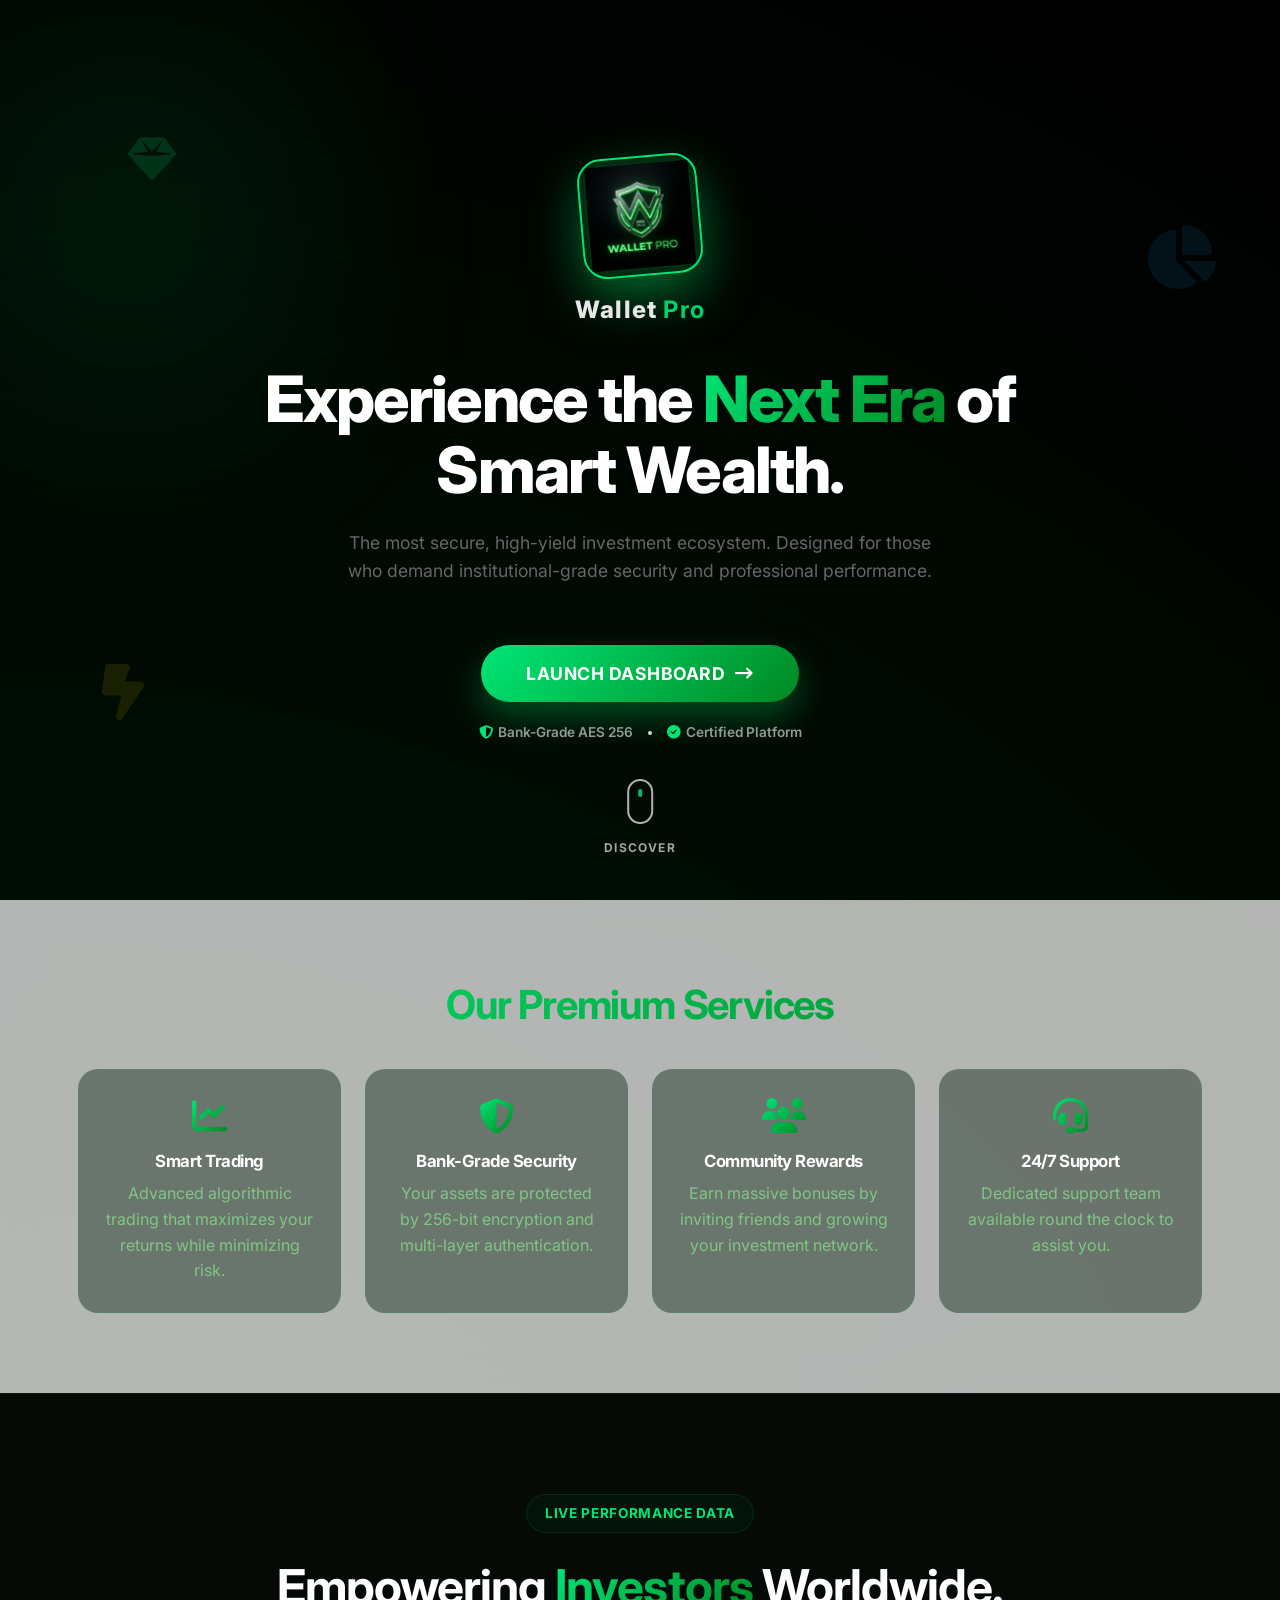
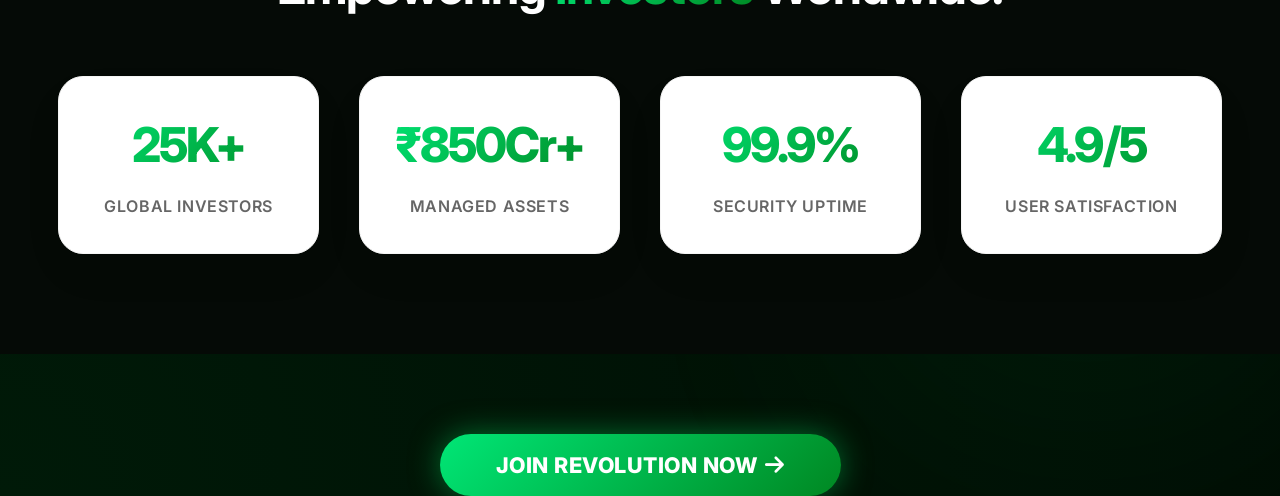
==== index.html @ 91416b28 "Initial commit of Wallet Pro Dashboard" ====
<!DOCTYPE html>
<html lang="en">

<head>
    <meta charset="UTF-8">
    <meta name="viewport" content="width=device-width, initial-scale=1.0">
    <title>Wallet Pro | Grow Smart. Invest Secure.</title>
    <!-- Fonts -->
    <link rel="preconnect" href="https://fonts.googleapis.com">
    <link rel="preconnect" href="https://fonts.gstatic.com" crossorigin>
    <link href="https://fonts.googleapis.com/css2?family=Inter:wght@400;500;600;700&display=swap" rel="stylesheet">
    <!-- Icons -->
    <link rel="stylesheet" href="https://cdnjs.cloudflare.com/ajax/libs/font-awesome/6.4.0/css/all.min.css">
    <!-- Styles -->
    <link rel="stylesheet" href="styles.css">
</head>

<body>

    <!-- 1️⃣ ADVANCED LANDING PAGE -->
    <section id="landing-page" style="background: radial-gradient(circle at bottom left, #001a08, #000000); min-height: 100vh; position: relative; overflow-x: hidden;">
        <!-- Immersive Atmospheric Background -->
        <div style="position: absolute; top: -10%; left: -10%; width: 40%; height: 40%; background: radial-gradient(circle, rgba(0, 200, 83, 0.1) 0%, transparent 70%); filter: blur(60px); animation: pulse 8s infinite alternate;"></div>
        <div style="position: absolute; bottom: -10%; right: -10%; width: 50%; height: 50%; background: radial-gradient(circle, rgba(0, 200, 83, 0.08) 0%, transparent 70%); filter: blur(80px); animation: pulse 12s infinite alternate-reverse;"></div>

        <!-- Hero Section -->
        <div class="landing-hero" style="min-height: 100vh; display: flex; align-items: center; justify-content: center; position: relative; padding: 40px 20px; box-sizing: border-box;">
            <div class="container animate-fade-in" style="position: relative; z-index: 10; text-align: center; max-width: 800px;">
                <!-- Premium Logo -->
                <div class="hero-logo logo-attractive" style="margin-bottom: 35px; display: flex; flex-direction: column; align-items: center; justify-content: center; gap: 15px; color: white;">
                    <div style="width: 120px; height: 120px; background: rgba(0,200,83,0.1); border-radius: 24px; display: flex; align-items: center; justify-content: center; box-shadow: 0 20px 50px rgba(0,200,83,0.5); transform: rotate(-5deg); overflow: hidden; border: 2px solid var(--accent-start);">
                        <img src="wallet_logo.png" style="width: 90%; height: 90%; object-fit: contain; filter: drop-shadow(0 0 10px rgba(0,200,83,0.3));">
                    </div>
                    <span style="font-size: 1.5rem; letter-spacing: 0.05em; font-weight: 800; opacity: 0.9;">Wallet <b style="color: var(--accent-start);">Pro</b></span>
                </div>

                <!-- Main Hook -->
                <h1 style="font-size: clamp(2.5rem, 8vw, 4rem); line-height: 1.1; margin-bottom: 24px; font-weight: 800; color: white; letter-spacing: -0.03em;">
                    Experience the <span class="text-gradient">Next Era</span> of Smart Wealth.
                </h1>
                
                <p class="hero-tagline" style="font-size: 1.1rem; color: #666; max-width: 600px; margin: 0 auto 40px; line-height: 1.6;">
                    The most secure, high-yield investment ecosystem. Designed for those who demand institutional-grade security and professional performance.
                </p>

                <!-- High-Action CTA -->
                <div style="display: flex; flex-direction: column; align-items: center; gap: 20px;">
                    <button class="btn btn-primary btn-get-started-trigger" style="padding: 18px 45px; font-size: 1.1rem; border-radius: 50px; box-shadow: 0 15px 35px rgba(0,200,83,0.35); background: var(--accent-gradient); color: white; border: none; font-weight: 700; cursor: pointer; display: flex; align-items: center; gap: 10px; transition: all 0.3s ease;">
                        Launch Dashboard <i class="fa-solid fa-arrow-right-long"></i>
                    </button>
                    
                    <!-- Quick Trust Badge -->
                    <div style="display: flex; align-items: center; gap: 15px; color: #999; font-size: 0.85rem; font-weight: 600;">
                        <span style="display: flex; align-items: center; gap: 5px;"><i class="fa-solid fa-shield-halved" style="color: var(--success);"></i> Bank-Grade AES 256</span>
                        <span style="width: 4px; height: 4px; background: #ddd; border-radius: 50%;"></span>
                        <span style="display: flex; align-items: center; gap: 5px;"><i class="fa-solid fa-circle-check" style="color: var(--success);"></i> Certified Platform</span>
                    </div>
                </div>
            </div>

            <!-- Enhanced Floating Elements -->
            <div class="floating-elements" style="pointer-events: none;">
                <i class="fa-solid fa-gem float-icon" style="position: absolute; top: 15%; left: 10%; font-size: 3rem; color: var(--accent-start); opacity: 0.15; animation: float 6s infinite ease-in-out;"></i>
                <i class="fa-solid fa-chart-pie float-icon" style="position: absolute; top: 25%; right: 5%; font-size: 4rem; color: #2196f3; opacity: 0.1; animation: float 8s infinite ease-in-out reverse;"></i>
                <i class="fa-solid fa-bolt-lightning float-icon" style="position: absolute; bottom: 20%; left: 8%; font-size: 3.5rem; color: #ffd700; opacity: 0.1; animation: float 7s infinite ease-in-out 1s;"></i>
            </div>

            <!-- Scroll Indicator -->
            <div style="position: absolute; bottom: 40px; left: 50%; transform: translateX(-50%); z-index: 10; color: #ccc; text-align: center; cursor: pointer; opacity: 0.8;">
                <div style="width: 26px; height: 45px; border: 2px solid #ddd; border-radius: 13px; position: relative; margin: 0 auto 10px;">
                    <div style="width: 4px; height: 8px; background: var(--accent-start); border-radius: 2px; position: absolute; top: 8px; left: 50%; transform: translateX(-50%); animation: scrollMouse 2s infinite;"></div>
                </div>
                <span style="font-size: 0.75rem; text-transform: uppercase; letter-spacing: 0.1em; font-weight: 700;">Discover</span>
            </div>
        </div>

        <!-- Services Section -->
        <section class="landing-section">
            <div class="container">
                <h2 class="text-gradient" style="font-size: 2.5rem; margin-bottom: 2rem;">Our Premium Services</h2>
                <div class="features-grid">
                    <div class="feature-card">
                        <i class="fa-solid fa-chart-line feature-icon"></i>
                        <h3>Smart Trading</h3>
                        <p style="color: var(--text-muted); margin-top: 10px;">
                            Advanced algorithmic trading that maximizes your returns while minimizing risk.
                        </p>
                    </div>
                    <div class="feature-card">
                        <i class="fa-solid fa-shield-halved feature-icon"></i>
                        <h3>Bank-Grade Security</h3>
                        <p style="color: var(--text-muted); margin-top: 10px;">
                            Your assets are protected by 256-bit encryption and multi-layer authentication.
                        </p>
                    </div>
                    <div class="feature-card">
                        <i class="fa-solid fa-users feature-icon"></i>
                        <h3>Community Rewards</h3>
                        <p style="color: var(--text-muted); margin-top: 10px;">
                            Earn massive bonuses by inviting friends and growing your investment network.
                        </p>
                    </div>
                    <div class="feature-card">
                        <i class="fa-solid fa-headset feature-icon"></i>
                        <h3>24/7 Support</h3>
                        <p style="color: var(--text-muted); margin-top: 10px;">
                            Dedicated support team available round the clock to assist you.
                        </p>
                    </div>
                </div>
            </div>
        </section>

        <!-- Professional Stats Summary -->
        <section class="landing-section" style="background: var(--bg-secondary); padding: 100px 0; border-top: 1px solid rgba(255,255,255,0.05);">
            <div class="container" style="text-align: center;">
                <div style="display: inline-block; background: rgba(0, 200, 83, 0.05); color: var(--success); padding: 8px 18px; border-radius: 20px; font-size: 0.85rem; font-weight: 700; margin-bottom: 25px; text-transform: uppercase; letter-spacing: 0.05em; border: 1px solid rgba(0, 200, 83, 0.12);">
                    Live Performance Data
                </div>
                <h2 style="font-size: clamp(2rem, 5vw, 3rem); margin-bottom: 60px; color: white; letter-spacing: -0.02em;">Empowering <span class="text-gradient">Investors</span> Worldwide.</h2>
                
                <div class="stats-container" style="display: grid; grid-template-columns: repeat(auto-fit, minmax(200px, 1fr)); gap: 40px;">
                    <div class="stat-item" style="padding: 30px; border-radius: 25px; background: white; box-shadow: 0 20px 50px rgba(0,0,0,0.03); border: 1px solid #f5f5f5; transition: transform 0.3s;">
                        <div class="stat-number text-gradient" style="font-size: 3rem; font-weight: 800; margin-bottom: 10px;">25K+</div>
                        <div class="stat-label" style="color: #666; font-weight: 600; font-size: 1rem;">Global Investors</div>
                    </div>
                    <div class="stat-item" style="padding: 30px; border-radius: 25px; background: white; box-shadow: 0 20px 50px rgba(0,0,0,0.03); border: 1px solid #f5f5f5; transition: transform 0.3s;">
                        <div class="stat-number text-gradient" style="font-size: 3rem; font-weight: 800; margin-bottom: 10px;">₹850Cr+</div>
                        <div class="stat-label" style="color: #666; font-weight: 600; font-size: 1rem;">Managed Assets</div>
                    </div>
                    <div class="stat-item" style="padding: 30px; border-radius: 25px; background: white; box-shadow: 0 20px 50px rgba(0,0,0,0.03); border: 1px solid #f5f5f5; transition: transform 0.3s;">
                        <div class="stat-number text-gradient" style="font-size: 3rem; font-weight: 800; margin-bottom: 10px;">99.9%</div>
                        <div class="stat-label" style="color: #666; font-weight: 600; font-size: 1rem;">Security Uptime</div>
                    </div>
                    <div class="stat-item" style="padding: 30px; border-radius: 25px; background: white; box-shadow: 0 20px 50px rgba(0,0,0,0.03); border: 1px solid #f5f5f5; transition: transform 0.3s;">
                        <div class="stat-number text-gradient" style="font-size: 3rem; font-weight: 800; margin-bottom: 10px;">4.9/5</div>
                        <div class="stat-label" style="color: #666; font-weight: 600; font-size: 1rem;">User Satisfaction</div>
                    </div>
                </div>
            </div>
        </section>

                <div style="margin-top: 60px;">
                    <button class="btn btn-primary btn-get-started-trigger">
                        Join Revolution Now <i class="fa-solid fa-arrow-right"></i>
                    </button>
                </div>
            </div>
        </section>



    </section>

    <!-- 1.5️⃣ AUTH SECTION -->
    <section id="auth-section" class="hidden"
        style="min-height: 100vh; display: flex; align-items: center; justify-content: center; position: fixed; top: 0; left: 0; width: 100%; z-index: 2000; background: var(--bg-color);">
        <div class="card"
            style="width: 100%; max-width: 400px; border: 1px solid #6b1430; box-shadow: 0 0 30px rgba(0,200,83,0.1);">

            <div style="text-align: center; margin-bottom: 30px;">
                <div class="logo-attractive" style="font-size: 2rem;">
                    <i class="fa-solid fa-wallet"></i> Wallet Pro
                </div>
                <p style="color: var(--text-muted); margin-top: 5px;" id="auth-subtitle">Welcome back!</p>
            </div>

            <!-- Login Form -->
            <form id="login-form">
                <div class="form-group">
                    <label class="form-label">Email Address</label>
                    <input type="email" class="form-input" id="login-email" placeholder="Enter your email" required>
                </div>
                <div class="form-group">
                    <label class="form-label">Password</label>
                    <input type="password" class="form-input" id="login-password" placeholder="Enter your password"
                        required>
                </div>
                <button type="submit" class="btn btn-primary" style="width: 100%; margin-top: 10px;">
                    Login to Account
                </button>
                <div style="text-align: center; margin-top: 20px;">
                    <span style="color: var(--text-muted);">Don't have an account?</span>
                    <a href="#" id="link-to-signup"
                        style="color: var(--accent-start); text-decoration: none; font-weight: bold; margin-left: 5px;">Sign
                        Up</a>
                </div>
            </form>

            <!-- Signup Form (Hidden) -->
            <form id="signup-form" class="hidden">
                <div class="form-group">
                    <label class="form-label">Email Address</label>
                    <input type="email" class="form-input" id="signup-email" placeholder="Enter your email" required>
                </div>
                <div class="form-group">
                    <label class="form-label">Password</label>
                    <input type="password" class="form-input" id="signup-password" placeholder="Create password"
                        required>
                </div>
                <div class="form-group">
                    <label class="form-label">Confirm Password</label>
                    <input type="password" class="form-input" id="signup-confirm-password"
                        placeholder="Confirm password" required>
                </div>
                <div class="form-group">
                    <label class="form-label">Referral ID (Optional)</label>
                    <input type="text" class="form-input" id="signup-referral" placeholder="e.g. 123456">
                </div>

                <!-- Recaptcha Container -->
                <div id="recaptcha-container"></div>

                <button type="submit" class="btn btn-primary" style="width: 100%; margin-top: 10px;">
                    Create Account
                </button>
                <div style="text-align: center; margin-top: 20px;">
                    <span style="color: var(--text-muted);">Already have an account?</span>
                    <a href="#" id="link-to-login"
                        style="color: var(--accent-start); text-decoration: none; font-weight: bold; margin-left: 5px;">Login</a>
                </div>
            </form>

        </div>
    </section>

    <!-- 2️⃣ MAIN DASHBOARD (Hidden initially) -->
    <div id="app-dashboard" class="hidden">

        <!-- Sticky Header (Visible on Mobile) -->
        <header class="app-header">
            <div class="logo-attractive" style="display: flex; align-items: center; gap: 10px;">
                <img src="wallet_logo.png" style="width: 44px; height: 44px; border-radius: 8px; object-fit: contain;"> 
                <span style="font-size: 1.15rem; font-weight: 700;">Wallet <b style="color: var(--accent-start);">Pro</b></span>
            </div>

            <div style="display: flex; align-items: center; gap: 12px; position: relative;">

                <!-- 🎧 Customer Support Icon -->
                <div id="support-btn" style="position: relative; width: 35px; height: 35px; border-radius: 50%; background: rgba(0,200,83,0.1); display: flex; align-items: center; justify-content: center; border: 1px solid rgba(0,200,83,0.2); cursor: pointer; flex-shrink: 0; -webkit-tap-highlight-color: transparent;">
                    <i class="fa-solid fa-headset" style="font-size: 0.9rem; color: #00c853; pointer-events: none;"></i>
                    <span id="support-badge" style="position: absolute; top: -3px; right: -3px; background: #00c853; color: black; border-radius: 50%; width: 16px; height: 16px; font-size: 0.6rem; font-weight: 800; display: none; align-items: center; justify-content: center; border: 1.5px solid var(--bg-primary); pointer-events: none;">0</span>
                </div>

                <!-- 🔔 Notification Bell -->
                <div id="notif-bell-btn" style="position: relative; width: 35px; height: 35px; border-radius: 50%; background: rgba(0,200,83,0.1); display: flex; align-items: center; justify-content: center; border: 1px solid rgba(0,200,83,0.2); cursor: pointer; flex-shrink: 0; -webkit-tap-highlight-color: transparent;">
                    <i class="fa-solid fa-bell" style="font-size: 0.9rem; color: #00c853; pointer-events: none;"></i>
                    <span id="notif-badge" style="position: absolute; top: -3px; right: -3px; background: #ff416c; color: white; border-radius: 50%; width: 16px; height: 16px; font-size: 0.6rem; font-weight: 800; display: none; align-items: center; justify-content: center; border: 1.5px solid var(--bg-primary); pointer-events: none;">0</span>
                </div>

                <!-- Profile Trigger (Header) -->
                <div id="header-profile-trigger"
                    style="position: relative; width: 35px; height: 35px; border-radius: 50%; background: rgba(0,200,83,0.1); display: flex; align-items: center; justify-content: center; overflow: hidden; border: 1px solid rgba(0,200,83,0.2); cursor: pointer;">
                    <img id="header-profile-img" src="" alt="Profile" class="hidden"
                        style="width: 100%; height: 100%; object-fit: cover;">
                    <i id="header-profile-icon" class="fa-solid fa-user" style="font-size: 0.9rem; color: #00c853;"></i>
                </div>
            </div>
        </header>

        <!-- 🎧 Full Screen Support Panel -->
        <div id="support-panel" class="hidden" style="position: fixed; inset: 0; background: linear-gradient(180deg, #001a08 0%, #000000 100%); z-index: 99999; overflow: hidden; display: flex; flex-direction: column; animation: slideUp 0.3s ease-out;">
            <!-- Header -->
            <div style="display: flex; justify-content: space-between; align-items: center; padding: 18px 20px; border-bottom: 1px solid rgba(255,255,255,0.08); background: rgba(255,255,255,0.02); backdrop-filter: blur(10px); flex-shrink: 0;">
                <div style="display: flex; align-items: center; gap: 12px;">
                    <div style="width: 44px; height: 44px; border-radius: 50%; overflow: hidden; border: 1.5px solid var(--accent-start); box-shadow: 0 0 15px rgba(0,200,83,0.3); background: #000;">
                        <img src="maya_avatar.png" style="width: 100%; height: 100%; object-fit: cover;">
                    </div>
                    <div>
                        <h4 style="color: white; margin: 0; font-size: 1rem; font-weight: 700;">Maya <i class="fa-solid fa-circle-check" style="color: var(--accent-start); font-size: 0.7rem; margin-left: 2px;"></i></h4>
                        <div style="font-size: 0.72rem; color: #00c853; display: flex; align-items: center; gap: 4px; font-weight: 600;">
                            <span style="width: 6px; height: 6px; background: #00c853; border-radius: 50%; animation: pulse 1.5s infinite;"></span> Online
                        </div>
                    </div>
                </div>
                <button id="close-support-panel" style="background: rgba(255,255,255,0.05); border: none; color: white; width: 35px; height: 35px; border-radius: 50%; cursor: pointer; display: flex; align-items: center; justify-content: center; transition: background 0.2s;">
                    <i class="fa-solid fa-xmark"></i>
                </button>
            </div>
            <!-- Chat Area -->
            <div id="support-chat-messages" style="flex: 1; overflow-y: auto; padding: 20px; display: flex; flex-direction: column; gap: 15px; background: radial-gradient(circle at top right, rgba(0,200,83,0.05), transparent 40%); width: 100%; box-sizing: border-box;">
                <div style="text-align: center; color: var(--text-muted); padding: 40px 20px;">
                    <div style="width: 70px; height: 70px; border-radius: 50%; overflow: hidden; border: 2px solid var(--accent-start); margin: 0 auto 15px; box-shadow: 0 10px 30px rgba(0,200,83,0.2);">
                        <img src="maya_avatar.png" style="width: 100%; height: 100%; object-fit: cover;">
                    </div>
                    <h5 style="color: white; margin: 0 0 8px 0; font-size: 1.1rem;">Hello, I am Maya! 👋</h5>
                    <p style="font-size: 0.85rem; margin: 0;">How can I help you with Wallet Pro today?</p>
                </div>
            </div>
            <!-- Typing Indicator -->
            <div id="support-typing-indicator" class="hidden" style="padding: 10px 20px; font-size: 0.8rem; color: var(--success); display: flex; align-items: center; gap: 6px; background: rgba(0,0,0,0.2); border-top: 1px solid rgba(255,255,255,0.05);">
                <div class="typing-dot"></div>
                <div class="typing-dot"></div>
                <div class="typing-dot"></div>
                <span style="font-style: italic; margin-left: 4px;">Support is typing...</span>
            </div>
            <!-- Input Area -->
            <div id="support-footer" style="padding: 12px 15px; border-top: 1px solid rgba(255,255,255,0.1); background: var(--bg-secondary); display: flex; gap: 10px; align-items: center; padding-bottom: 25px; flex-shrink: 0; position: relative; z-index: 10;">
                <input type="file" id="support-file-input" class="hidden" accept="image/*">
                <button id="attach-support-file" style="background: rgba(255,255,255,0.08); border: none; color: white; width: 40px; height: 40px; border-radius: 10px; cursor: pointer; display: flex; align-items: center; justify-content: center; flex-shrink: 0;">
                    <i class="fa-solid fa-paperclip" style="font-size: 1rem;"></i>
                </button>
                <div style="flex: 1; background: rgba(255,255,255,0.08); border: 1px solid rgba(255,255,255,0.15); border-radius: 20px; display: flex; align-items: center; padding: 2px 5px;">
                    <input id="support-input" type="text" placeholder="Type a message..." style="width: 100%; background: none; border: none; padding: 10px 12px; color: white; font-size: 0.95rem; outline: none;">
                </div>
                <button id="send-support-msg" style="width: 42px; height: 42px; border-radius: 50%; background: var(--accent-gradient); border: none; color: white; cursor: pointer; display: flex; align-items: center; justify-content: center; flex-shrink: 0; box-shadow: 0 4px 12px rgba(0,200,83,0.3);">
                    <i class="fa-solid fa-paper-plane" style="font-size: 0.9rem;"></i>
                </button>
            </div>
        </div>

        <!-- 🔔 Notification Panel -->
        <div id="notif-panel" class="hidden" style="position: fixed; top: 60px; right: 12px; width: min(340px, calc(100vw - 24px)); background: #0b1a0f; border: 1px solid rgba(255,255,255,0.12); border-radius: 16px; box-shadow: 0 20px 60px rgba(0,0,0,0.7); z-index: 9999; overflow: hidden;">
            <!-- Header -->
            <div style="display: flex; justify-content: space-between; align-items: center; padding: 14px 16px; border-bottom: 1px solid rgba(255,255,255,0.08);">
                <h4 style="color: white; margin: 0; font-size: 0.95rem;"><i class="fa-solid fa-bell text-gradient" style="margin-right: 6px;"></i> Notifications</h4>
                <button id="notif-mark-read-btn" style="background: none; border: none; color: var(--text-muted); font-size: 0.75rem; cursor: pointer; padding: 4px 8px; border-radius: 6px; background: rgba(255,255,255,0.05);">Mark all read</button>
            </div>
            <!-- List -->
            <div id="notif-list" style="max-height: 320px; overflow-y: auto;">
                <div id="notif-empty" style="text-align: center; padding: 30px 20px; color: var(--text-muted);">
                    <i class="fa-regular fa-bell-slash" style="font-size: 1.8rem; opacity: 0.3; display: block; margin-bottom: 8px;"></i>
                    No notifications yet
                </div>
            </div>
        </div>


        <!-- Navigation Bar -->
        <nav class="navbar">
            <a href="#" class="nav-item active" data-target="home-section">
                <i class="fa-solid fa-house"></i>
                <span>Home</span>
            </a>
            <a href="#" class="nav-item" data-target="deposit-section">
                <i class="fa-solid fa-circle-dollar-to-slot"></i>
                <span>Invest</span>
            </a>
            <a href="#" class="nav-item" data-target="tools-section" style="position: relative; z-index: 10;">
                <div style="width: 64px; height: 64px; background: var(--accent-gradient); border: 4.5px solid #000000; border-radius: 50%; display: flex; align-items: center; justify-content: center; position: relative; top: -30px; margin-bottom: -32px; box-shadow: 0 12px 35px rgba(0,200,83,0.35); transition: all 0.3s cubic-bezier(0.175, 0.885, 0.32, 1.275); color: white;">
                    <i class="fa-solid fa-qrcode" style="font-size: 1.65rem;"></i>
                </div>
                <span style="color: var(--accent-start); font-weight: bold; font-size: 0.8rem;">UPI</span>
            </a>
            <a href="#" class="nav-item" data-target="teams-section">
                <i class="fa-solid fa-users"></i>
                <span>Teams</span>
            </a>
            <a href="#" class="nav-item" data-target="vip-page-section">
                <i class="fa-solid fa-crown"></i>
                <span>VIP</span>
            </a>

        </nav>

        <!-- 🏠 HOME SECTION -->
        <section id="home-section" class="section container animate-fade-in" style="padding-top: 0px !important;">

            <!-- Promotional Banner Slider (Top-Flush) -->
            <div class="banner-container" style="margin: 0px auto 15px; width: 94%; border-radius: 20px; position: relative; box-shadow: 0 10px 30px rgba(0,0,0,0.5); border: 1px solid rgba(0, 230, 118, 0.12); z-index: 100; background: #000; overflow: hidden;">
                <div id="banner-slider" style="display: flex; transition: transform 0.6s cubic-bezier(0.4, 0, 0.2, 1);">
                    <!-- Slide 1: Invest & Earn (Saree Character) -->
                    <div class="banner-slide" style="min-width: 100%; aspect-ratio: 16/9; background: linear-gradient(rgba(0,0,0,0), rgba(0,0,0,0.2)), url('banner_earn_saree.png'); background-size: cover; background-position: center;"></div>
                    
                    <!-- Slide 2: 5K Bonus Offer -->
                    <div class="banner-slide" style="min-width: 100%; aspect-ratio: 16/9; background: linear-gradient(rgba(0,0,0,0), rgba(0,0,0,0.2)), url('banner_bonus_5k.png'); background-size: cover; background-position: center;"></div>
                    
                    <!-- Slide 3: Refer & Earn (Team) -->
                    <div class="banner-slide" style="min-width: 100%; aspect-ratio: 16/9; background: linear-gradient(rgba(0,0,0,0), rgba(0,0,0,0.2)), url('banner_refer_team.png'); background-size: cover; background-position: center;"></div>
                    
                    <!-- Slide 4: Fast Withdrawal (Design-based) -->
                    <div class="banner-slide" style="min-width: 100%; aspect-ratio: 16/9; background: linear-gradient(135deg, #0b1a0f, #050a06); display: flex; align-items: center; justify-content: center; position: relative; border-radius: 20px;">
                        <div style="text-align: center; color: white;">
                             <div style="width: 50px; height: 50px; background: rgba(0, 230, 118, 0.15); border-radius: 50%; display: flex; align-items: center; justify-content: center; margin: 0 auto 10px; border: 1px solid rgba(0, 230, 118, 0.3);">
                                <i class="fa-solid fa-bolt" style="color: #00e676; font-size: 1.6rem;"></i>
                            </div>
                            <h4 style="margin: 0; font-size: 1.15rem; color: #00e676; letter-spacing: 0.1rem; font-weight: 800; text-transform: uppercase;">INSTANT PAYOUT</h4>
                            <p style="margin: 5px 0 0; font-size: 0.82rem; opacity: 0.9; font-weight: 600;">Withdrawals under 5 minutes!</p>
                        </div>
                    </div>
                    
                    <!-- Slide 5: Bank Safety (Design-based) -->
                    <div class="banner-slide" style="min-width: 100%; aspect-ratio: 16/9; background: linear-gradient(135deg, #050a06, #0b1a0f); display: flex; align-items: center; justify-content: center; position: relative; border-radius: 20px;">
                        <div style="text-align: center; color: white; padding: 0 15px;">
                            <div style="width: 50px; height: 50px; background: rgba(0, 200, 83, 0.15); border-radius: 50%; display: flex; align-items: center; justify-content: center; margin: 0 auto 10px; border: 1px solid rgba(0, 230, 118, 0.3);">
                                <i class="fa-solid fa-building-columns" style="color: #ffd700; font-size: 1.6rem;"></i>
                            </div>
                            <h4 style="margin: 0; font-size: 1.15rem; color: #ffd700; letter-spacing: 0.1rem; font-weight: 800; text-transform: uppercase;">BANK SAFE</h4>
                            <p style="margin: 5px 0 0; font-size: 0.75rem; opacity: 0.9; font-weight: 600; line-height: 1.4;">Zero risk of bank freeze or block.</p>
                        </div>
                    </div>
                </div>

                <!-- Navigation Dots -->
                <div style="position: absolute; bottom: 10px; left: 50%; transform: translateX(-50%); display: flex; gap: 6px;">
                    <div class="dot" style="width: 6px; height: 6px; border-radius: 50%; background: white; opacity: 1; transition: opacity 0.3s;"></div>
                    <div class="dot" style="width: 6px; height: 6px; border-radius: 50%; background: white; opacity: 0.4; transition: opacity 0.3s;"></div>
                    <div class="dot" style="width: 6px; height: 6px; border-radius: 50%; background: white; opacity: 0.4; transition: opacity 0.3s;"></div>
                    <div class="dot" style="width: 6px; height: 6px; border-radius: 50%; background: white; opacity: 0.4; transition: opacity 0.3s;"></div>
                    <div class="dot" style="width: 6px; height: 6px; border-radius: 50%; background: white; opacity: 0.4; transition: opacity 0.3s;"></div>
                </div>
            </div>

            <!-- 🛡️ Ultra-Premium Dashboard Header -->
            <div style="background: linear-gradient(160deg, #050a06 0%, #000000 100%); margin: -20px -20px -40px -20px; padding: 40px 20px 100px; border-bottom-left-radius: 50px; border-bottom-right-radius: 50px; position: relative; overflow: hidden; border-bottom: 2px solid rgba(0, 230, 118, 0.2); box-shadow: 0 25px 50px rgba(0,0,0,0.8);">
                <!-- Animated Atmospheric Glows -->
                <div style="position: absolute; top: -100px; right: -50px; width: 250px; height: 250px; background: radial-gradient(circle, rgba(0, 200, 83, 0.15) 0%, transparent 70%); filter: blur(60px); animation: pulse 6s infinite alternate;"></div>
                <div style="position: absolute; bottom: -50px; left: -20px; width: 180px; height: 180px; background: radial-gradient(circle, rgba(0, 230, 118, 0.1) 0%, transparent 70%); filter: blur(40px); animation: pulse 8s infinite alternate-reverse;"></div>
                
                <div style="position: relative; z-index: 2;">
                    <!-- User Status Bar -->


                    <!-- Main Portfolio Card -->
                    <div style="position: relative; margin-bottom: 35px; padding: 25px; background: linear-gradient(135deg, rgba(255,255,255,0.08) 0%, rgba(255,255,255,0.03) 100%); border-radius: 30px; border: 1px solid rgba(255,255,255,0.12); backdrop-filter: blur(20px); box-shadow: 0 15px 35px rgba(0,0,0,0.3);">
                        <div style="display: flex; justify-content: space-between; align-items: flex-start; margin-bottom: 25px;">
                            <div>
                                <p style="color: rgba(255,255,255,0.6); font-size: 0.75rem; font-weight: 700; margin-bottom: 8px; text-transform: uppercase; letter-spacing: 0.15em;">Available Balance</p>
                                <h1 id="main-balance" style="color: white; font-size: 3rem; margin: 0; letter-spacing: -0.05em; font-weight: 900; line-height: 1; text-shadow: 0 10px 20px rgba(0,0,0,0.2);">₹0.00</h1>
                            </div>
                            <div style="text-align: right;">
                                <p style="color: var(--accent-start); font-size: 0.7rem; font-weight: 700; margin-bottom: 8px; text-transform: uppercase; letter-spacing: 0.1em;">Today's Profit</p>
                                <h2 id="today-profit" style="color: var(--accent-start); font-size: 1.8rem; margin: 0; font-weight: 800; letter-spacing: -0.02em;">₹0.00</h2>
                            </div>
                        </div>

                        <!-- Mini Visual Insight -->
                        <div style="display: flex; gap: 20px; border-top: 1px solid rgba(255,255,255,0.05); padding-top: 20px;">
                            <div style="flex: 1;">
                                <p style="color: rgba(255,255,255,0.4); font-size: 0.65rem; font-weight: 700; margin-bottom: 5px; text-transform: uppercase;">Total Invested</p>
                                <p id="total-invested-small" style="color: white; font-weight: 700; font-size: 1.1rem; margin: 0;">₹0.00</p>
                            </div>
                            <div style="flex: 1; border-left: 1px solid rgba(255,255,255,0.05); padding-left: 20px;">
                                <p style="color: rgba(255,255,255,0.4); font-size: 0.65rem; font-weight: 700; margin-bottom: 5px; text-transform: uppercase;">Total Withdrawal</p>
                                <p id="total-withdrawals-small" style="color: #ff5252; font-weight: 700; font-size: 1.1rem; margin: 0;">₹0.00</p>
                            </div>
                        </div>
                    </div>



                    <!-- Ultra-Sleek Dynamic Quick Actions -->
                    <div style="display: grid; grid-template-columns: repeat(5, 1fr); gap: 10px;">
                        <div class="quick-action-item" onclick="document.querySelector('.nav-item[data-target=\'deposit-section\']').click()" style="text-align: center; cursor: pointer;">
                            <div style="width: 50px; height: 50px; background: linear-gradient(135deg, #00c853, #00e676); border-radius: 16px; margin: 0 auto 8px; display: flex; align-items: center; justify-content: center; color: white; font-size: 1.4rem; box-shadow: 0 8px 15px rgba(0,200,83,0.3); transition: transform 0.2s;">
                                <i class="fa-solid fa-money-bill-trend-up"></i>
                            </div>
                            <span style="color: white; font-size: 0.65rem; font-weight: 700; text-transform: uppercase; letter-spacing: 0.05em;">Invest</span>
                        </div>
                        <div class="quick-action-item" onclick="document.querySelector('.nav-item[data-target=\'tools-section\']').click()" style="text-align: center; cursor: pointer;">
                            <div style="width: 50px; height: 50px; background: linear-gradient(135deg, #2196f3, #64b5f6); border-radius: 16px; margin: 0 auto 8px; display: flex; align-items: center; justify-content: center; color: white; font-size: 1.4rem; box-shadow: 0 8px 15px rgba(33,150,243,0.3);">
                                <i class="fa-solid fa-building-columns"></i>
                            </div>
                            <span style="color: white; font-size: 0.65rem; font-weight: 700; text-transform: uppercase; letter-spacing: 0.05em;">Withdraw</span>
                        </div>
                        <div class="quick-action-item" onclick="document.querySelector('.nav-item[data-target=\'teams-section\']').click()" style="text-align: center; cursor: pointer;">
                            <div style="width: 50px; height: 50px; background: linear-gradient(135deg, #ffab00, #ffd740); border-radius: 16px; margin: 0 auto 8px; display: flex; align-items: center; justify-content: center; color: white; font-size: 1.4rem; box-shadow: 0 8px 15px rgba(255,171,0,0.3);">
                                <i class="fa-solid fa-share-nodes"></i>
                            </div>
                            <span style="color: white; font-size: 0.65rem; font-weight: 700; text-transform: uppercase; letter-spacing: 0.05em;">Refer</span>
                        </div>
                        <div class="quick-action-item" id="support-btn-home" style="text-align: center; cursor: pointer;">
                            <div style="width: 50px; height: 50px; background: linear-gradient(135deg, #9c27b0, #e1bee7); border-radius: 16px; margin: 0 auto 8px; display: flex; align-items: center; justify-content: center; color: white; font-size: 1.4rem; box-shadow: 0 8px 15px rgba(156,39,176,0.3); backdrop-filter: blur(10px);">
                                <i class="fa-solid fa-headset"></i>
                            </div>
                            <span style="color: white; font-size: 0.65rem; font-weight: 700; text-transform: uppercase; letter-spacing: 0.05em;">Support</span>
                        </div>
                        <a href="https://t.me/walletproofficial" target="_blank" class="quick-action-item" style="text-align: center; cursor: pointer; text-decoration: none;">
                            <div style="width: 50px; height: 50px; background: linear-gradient(135deg, #0088cc, #4fc3f7); border-radius: 16px; margin: 0 auto 8px; display: flex; align-items: center; justify-content: center; color: white; font-size: 1.4rem; box-shadow: 0 8px 15px rgba(0,136,204,0.3);">
                                <i class="fa-solid fa-paper-plane"></i>
                            </div>
                            <span style="color: white; font-size: 0.65rem; font-weight: 700; text-transform: uppercase; letter-spacing: 0.05em;">Channel</span>
                        </a>
                    </div>
                </div>
            </div>

            <!-- 🎯 Professional Task Hub -->
            <div class="card" id="newbie-card" style="border: 1px solid rgba(0, 230, 118, 0.15); padding: 25px; position: relative; overflow: hidden; background: linear-gradient(135deg, rgba(0, 40, 20, 0.4) 0%, rgba(0,0,0,0.9) 100%); box-shadow: 0 15px 35px rgba(0,0,0,0.6); border-radius: 28px;">
                <div style="position: absolute; top: -20px; right: -20px; width: 100px; height: 100px; background: radial-gradient(circle, rgba(0, 230, 118, 0.08) 0%, transparent 70%); filter: blur(30px); pointer-events: none;"></div>
                
                <div style="display: flex; justify-content: space-between; align-items: flex-start; margin-bottom: 25px;">
                    <div>
                        <div style="background: rgba(0, 230, 118, 0.1); color: var(--accent-start); padding: 4px 12px; border-radius: 50px; font-size: 0.65rem; font-weight: 800; text-transform: uppercase; letter-spacing: 0.05em; display: inline-block; margin-bottom: 8px;">Starter Program</div>
                        <h3 style="margin: 0; font-size: 1.3rem; color: white; font-weight: 800;">Welcome Rewards <i class="fa-solid fa-gift" style="color: #ffd700; font-size: 1rem; margin-left: 2px;"></i></h3>
                    </div>
                    <div style="text-align: right;">
                        <span style="display: block; font-size: 0.6rem; color: rgba(255,255,255,0.4); text-transform: uppercase; font-weight: 900; letter-spacing: 0.05em; margin-bottom: 2px;">Total Prize</span>
                        <div style="color: #ffd700; font-weight: 900; font-size: 1.35rem; letter-spacing: -0.02em;">₹1000</div>
                    </div>
                </div>

                <!-- Reward Progress Integrated Tracking -->
                <div style="margin-bottom: 25px; background: rgba(255,255,255,0.03); padding: 15px; border-radius: 20px; border: 1px solid rgba(255,255,255,0.05);">
                    <div style="display: flex; justify-content: space-between; align-items: center; margin-bottom: 12px;">
                        <div style="font-size: 0.7rem; color: rgba(255,255,255,0.5); font-weight: 700; text-transform: uppercase; letter-spacing: 0.05em;">Reward Progress</div>
                        <div style="font-size: 0.75rem; color: var(--accent-start); font-weight: 900; letter-spacing: 0.02em;"><span id="task-count">0</span>/4 STAGES</div>
                    </div>
                    <div style="height: 8px; background: rgba(0,0,0,0.3); border-radius: 10px; position: relative; overflow: hidden; border: 1px solid rgba(255,255,255,0.05);">
                        <div id="task-progress-bar" style="position: absolute; left: 0; top: 0; height: 100%; width: 0%; background: var(--accent-gradient); box-shadow: 0 0 15px var(--accent-glow); transition: width 0.8s cubic-bezier(0.4, 0, 0.2, 1);"></div>
                    </div>
                </div>

                <!-- Interactive Milestones -->
                <div style="display: flex; flex-direction: column; gap: 12px; margin-bottom: 25px;">
                    <div style="display: flex; align-items: center; gap: 12px; background: rgba(255,255,255,0.03); border: 1px solid rgba(255,255,255,0.06); padding: 10px 15px; border-radius: 15px; transition: all 0.3s;">
                         <div style="width: 24px; height: 24px; border-radius: 50%; border: 2px solid rgba(255,255,255,0.1); display: flex; align-items: center; justify-content: center; flex-shrink: 0;"><i class="fa-solid fa-check" style="font-size: 0.7rem; color: transparent;"></i></div>
                         <div style="flex: 1;">
                             <p style="color: white; font-size: 0.82rem; font-weight: 700; margin: 0;">Account Verification</p>
                             <p style="color: rgba(255,255,255,0.4); font-size: 0.68rem; margin: 0;">Fill your mobile number to verify account</p>
                         </div>
                    </div>
                    <div style="display: flex; align-items: center; gap: 12px; background: rgba(255,255,255,0.03); border: 1px solid rgba(255,255,255,0.06); padding: 10px 15px; border-radius: 15px;">
                         <div style="width: 24px; height: 24px; border-radius: 50%; border: 2px solid rgba(255,255,255,0.1); display: flex; align-items: center; justify-content: center; flex-shrink: 0;"><i class="fa-solid fa-lock" style="font-size: 0.7rem; color: rgba(255,255,255,0.2);"></i></div>
                         <div style="flex: 1;">
                             <p style="color: white; font-size: 0.82rem; font-weight: 700; margin: 0;">Starter Deposit</p>
                             <p style="color: rgba(255,255,255,0.4); font-size: 0.68rem; margin: 0;">Deposite ₹100 to unlock next stage</p>
                         </div>
                    </div>
                    <div style="display: flex; align-items: center; gap: 12px; background: rgba(255,255,255,0.03); border: 1px solid rgba(255,255,255,0.06); padding: 10px 15px; border-radius: 15px;">
                         <div style="width: 24px; height: 24px; border-radius: 50%; border: 2px solid rgba(255,255,255,0.1); display: flex; align-items: center; justify-content: center; flex-shrink: 0;"><i class="fa-solid fa-lock" style="font-size: 0.7rem; color: rgba(255,255,255,0.2);"></i></div>
                         <div style="flex: 1;">
                             <p style="color: white; font-size: 0.82rem; font-weight: 700; margin: 0;">VIP Performance</p>
                             <p style="color: rgba(255,255,255,0.4); font-size: 0.68rem; margin: 0;">Invest ₹5k and get 25% commission</p>
                         </div>
                    </div>
                    <div style="display: flex; align-items: center; gap: 12px; background: rgba(255,255,255,0.03); border: 1px solid rgba(255,255,255,0.06); padding: 10px 15px; border-radius: 15px;">
                         <div style="width: 24px; height: 24px; border-radius: 50%; border: 2px solid rgba(255,255,255,0.1); display: flex; align-items: center; justify-content: center; flex-shrink: 0;"><i class="fa-solid fa-lock" style="font-size: 0.7rem; color: rgba(255,255,255,0.2);"></i></div>
                         <div style="flex: 1;">
                             <p style="color: white; font-size: 0.82rem; font-weight: 700; margin: 0;">Affiliate Programme</p>
                             <p style="color: rgba(255,255,255,0.4); font-size: 0.68rem; margin: 0;">Build your official channel & team</p>
                         </div>
                    </div>
                </div>

                <div style="display: flex; justify-content: space-between; align-items: center;">
                    <div id="task-progress-text" style="font-size: 0.75rem; color: var(--accent-start); font-weight: 800; letter-spacing: 0.02em;">TRACKING PROGRESS...</div>
                    <button id="btn-view-tasks" class="btn btn-primary" style="padding: 12px 28px; border-radius: 50px; font-size: 0.85rem; letter-spacing: 0.02em; background: var(--accent-gradient); color: white; border: none; font-weight: 800; box-shadow: 0 10px 20px rgba(0, 230, 118, 0.25);">Claim Reward (₹1000) <i class="fa-solid fa-gift" style="margin-left: 5px; font-size: 0.8rem; color: #ffd700;"></i></button>
                    <button id="btn-claim-reward" class="btn hidden" style="padding: 12px 28px; border-radius: 50px; font-size: 0.85rem; background: #ffd700; color: #000; font-weight: 900; box-shadow: 0 10px 20px rgba(255, 215, 0, 0.3);">Claim Prize</button>
                </div>
            </div>

            <!-- Help & Guides -->
            <div class="card">
                <h3><i class="fa-solid fa-circle-question text-gradient" style="margin-right: 8px;"></i> Quick Guides
                </h3>
                <div style="display: flex; flex-direction: column; gap: 10px; margin-top: 15px;">
                    <details style="background: rgba(255,255,255,0.05); padding: 10px; border-radius: 8px;">
                        <summary style="cursor: pointer; font-weight: 600; list-style: none;">📈 How to Buy / Sell
                            Stocks</summary>
                        <p style="font-size: 0.8rem; color: var(--text-muted); margin-top: 10px; line-height: 1.4;">
                            1. Go to the <b>Invest</b> page.<br>
                            2. Select a stock (e.g. Tesla, Apple).<br>
                            3. Enter Amount and Click 'Invest'.<br>
                            4. To Sell, go to 'Profile' and select 'Portfolio'.
                        </p>
                    </details>

                    <details style="background: rgba(255,255,255,0.05); padding: 10px; border-radius: 8px;">
                        <summary style="cursor: pointer; font-weight: 600; list-style: none;">💳 Using Paytm, PhonePe &
                            Mobikwik</summary>
                        <p style="font-size: 0.8rem; color: var(--text-muted); margin-top: 10px; line-height: 1.4;">
                            <b>To Invest:</b><br>
                            1. Select 'UPI' method in Invest.<br>
                            2. Enter Amount (Min ₹100).<br>
                            3. We will trigger a request to your <b>Paytm, PhonePe, or Mobikwik</b> app.<br>
                            4. Approve payment in the app to credit funds instantly.
                        </p>
                    </details>

                    <details style="background: rgba(255,255,255,0.05); padding: 10px; border-radius: 8px;">
                        <summary style="cursor: pointer; font-weight: 600; list-style: none;">⚡ How to Get Free
                            Recharges</summary>
                        <p style="font-size: 0.8rem; color: var(--text-muted); margin-top: 10px; line-height: 1.4;">
                            You can use your <b>Referral Bonus</b> balance to pay for mobile recharges.<br>
                            Go to <b>UPI > Recharge</b>, enter number, and select 'Pay from Bonus'.
                        </p>
                    </details>
                </div>
            </div>

            <!-- Bonus Section -->
            <div class="card">
                <div class="card-header">
                    <h3>Active Bonuses</h3>
                    <i class="fa-solid fa-gift text-gradient"></i>
                </div>
                <div style="display: flex; justify-content: space-between; margin-bottom: 10px;">
                    <span>Referral Bonus</span>
                    <span id="bonus-referral" class="text-gradient">₹0.00</span>
                </div>
                <div style="display: flex; justify-content: space-between;">
                    <span>Investment Rewards</span>
                    <span id="bonus-invest" class="text-gradient">₹0.00</span>
                </div>
            </div>

            <!-- Referral Percentage -->
            <div class="card">
                <div class="card-header">
                    <h3>Referral Earning</h3>
                </div>
                <div style="display: flex; align-items: center; gap: 20px;">
                    <div
                        style="position: relative; width: 80px; height: 80px; border-radius: 50%; border: 4px solid #333; display: flex; align-items: center; justify-content: center;">
                        <div id="referral-tier-progress"
                            style="position: absolute; top: -4px; left: -4px; right: -4px; bottom: -4px; border-radius: 50%; border: 4px solid transparent; /* border-top-color: var(--accent-start); Removed for 0% state */ transform: rotate(45deg);">
                        </div>
                        <span id="referral-tier-value" style="font-weight: bold;">0%</span>
                    </div>
                    <div>
                        <p style="color: var(--text-muted);">Tier 1 Commission</p>
                        <p style="font-size: 0.9rem;">Invite more friends to increase your tier.</p>
                    </div>
                </div>
            </div>

            <!-- 📜 Activity Ledger -->
            <div class="card" style="padding-bottom: 10px;">
                <div style="display: flex; justify-content: space-between; align-items: center; margin-bottom: 20px;">
                    <h3 style="margin:0;"><i class="fa-solid fa-clock-rotate-left text-gradient" style="margin-right: 10px;"></i>Activity Ledger</h3>
                    <div style="font-size: 0.75rem; color: var(--accent-start); font-weight: 600; text-transform: uppercase; cursor: pointer;">History <i class="fa-solid fa-chevron-right" style="font-size: 0.7rem; margin-left: 2px;"></i></div>
                </div>
                <div id="transaction-list">
                    <div style="text-align: center; color: var(--text-muted); padding: 40px 20px;">
                        <div style="width: 60px; height: 60px; background: rgba(255,255,255,0.03); border-radius: 50%; display: flex; align-items: center; justify-content: center; margin: 0 auto 15px; opacity: 0.4;">
                             <i class="fa-solid fa-receipt" style="font-size: 1.8rem;"></i>
                        </div>
                        <p style="font-size: 0.9rem;">Your recent activity will appear here.</p>
                    </div>
                </div>
            </div>

            <div class="card">
                <h3><i class="fa-solid fa-gears text-gradient" style="margin-right: 8px;"></i> How It Works</h3>
                <div style="display: flex; flex-direction: column; gap: 15px; margin-top: 15px;">
                    <div style="display: flex; align-items: flex-start; gap: 12px;">
                        <div class="how-step-num">1</div>
                        <div>
                            <h4 style="margin-bottom: 5px; color: white;">Invest in Stocks</h4>
                            <p style="font-size: 0.85rem; color: var(--text-muted); line-height: 1.5;">Go to the <b>Invest</b> section and purchase a stock package. Your money works for you instantly.</p>
                        </div>
                    </div>
                    
                    <div style="display: flex; align-items: flex-start; gap: 12px;">
                        <div class="how-step-num">2</div>
                        <div>
                            <h4 style="margin-bottom: 5px; color: white;">Earn Profits</h4>
                            <p style="font-size: 0.85rem; color: var(--text-muted); line-height: 1.5;">You will receive your initial investment <b>plus</b> the predetermined percentage return for that specific stock.</p>
                        </div>
                    </div>

                    <div style="display: flex; align-items: flex-start; gap: 12px;">
                        <div class="how-step-num">3</div>
                        <div>
                            <h4 style="margin-bottom: 5px; color: white;">Automatic Withdrawal</h4>
                            <p style="font-size: 0.85rem; color: var(--text-muted); line-height: 1.5;">No manual requests needed! The total amount (Investment + Profit) is <b>automatically withdrawn</b> directly to your UPI ID.</p>
                        </div>
                    </div>
                    
                    <div style="display: flex; align-items: flex-start; gap: 12px;">
                        <div class="how-step-num">4</div>
                        <div>
                            <h4 style="margin-bottom: 5px; color: white;">Track Your Funds</h4>
                            <p style="font-size: 0.85rem; color: var(--text-muted); line-height: 1.5;">Head over to the <b>UPI</b> section at any time to see your withdrawal history and manage your UPI IDs.</p>
                        </div>
                    </div>
                </div>
            </div>

            <div class="card">
                <h3>About Wallet Pro</h3>
                <p style="color: var(--text-muted); margin-top: 10px; line-height: 1.5;">
                    Wallet Pro is a secure investment platform dedicated to growing your wealth through smart
                    algorithmic trading and diversified portfolios. Your security is our top priority.
                </p>
            </div>
        </section>

        <!-- 💰 DEPOSIT SECTION -->
        <!-- 💰 DEPOSIT SECTION -->
        <section id="deposit-section" class="section container hidden animate-fade-in">
<h2 style="margin-bottom: 20px;">Advanced Trading</h2>

            <!-- 📑 View Toggle Tabs -->
            <div style="display: flex; gap: 10px; margin-bottom: 20px; background: rgba(255,255,255,0.05); padding: 5px; border-radius: 12px; border: 1px solid rgba(255,255,255,0.08);">
                <button id="tab-market" class="btn-tab active" style="flex: 1; padding: 10px; border: none; border-radius: 9px; cursor: pointer; font-weight: 700; font-size: 0.85rem; background: rgba(255,255,255,0.1); color: white; transition: all 0.2s;">
                    <i class="fa-solid fa-earth-asia" style="margin-right: 6px;"></i>Market
                </button>
                <button id="tab-portfolio" class="btn-tab" style="flex: 1; padding: 10px; border: none; border-radius: 9px; cursor: pointer; font-weight: 700; font-size: 0.85rem; background: transparent; color: var(--text-muted); transition: all 0.2s;">
                    <i class="fa-solid fa-briefcase" style="margin-right: 6px;"></i>My Portfolio
                </button>
            </div>

            <!-- 🌐 MARKET VIEW -->
            <div id="invest-market-view">
                <!-- 🔍 Price Range Filter (compact single row) -->
                <div style="margin-bottom: 20px; background: rgba(0,200,83,0.08); border: 1px solid rgba(0,200,83,0.25); border-radius: 12px; padding: 10px 14px; display: flex; align-items: center; gap: 8px; flex-wrap: nowrap;">
                    <i class="fa-solid fa-sliders text-gradient" style="font-size: 0.9rem; flex-shrink: 0;"></i>
                    <input id="filter-min-price" type="number" min="0" placeholder="Min ₹"
                        style="flex: 1; min-width: 0; background: rgba(255,255,255,0.07); border: 1px solid rgba(255,255,255,0.12); border-radius: 7px; padding: 7px 10px; color: white; font-size: 0.82rem; outline: none;">
                    <span style="color: var(--text-muted); font-size: 0.8rem; flex-shrink: 0;">–</span>
                    <input id="filter-max-price" type="number" min="0" placeholder="Max ₹"
                        style="flex: 1; min-width: 0; background: rgba(255,255,255,0.07); border: 1px solid rgba(255,255,255,0.12); border-radius: 7px; padding: 7px 10px; color: white; font-size: 0.82rem; outline: none;">
                    <button onclick="applyStockFilter()" title="Apply Filter"
                        style="flex-shrink: 0; background: linear-gradient(135deg, #00c853, #ffffff); color: white; border: none; border-radius: 7px; padding: 7px 12px; cursor: pointer; font-size: 0.82rem; font-weight: 700; box-shadow: 0 2px 8px rgba(0,200,83,0.4);">
                        <i class="fa-solid fa-magnifying-glass"></i>
                    </button>
                    <button onclick="clearStockFilter()" title="Clear Filter"
                        style="flex-shrink: 0; background: rgba(255,255,255,0.06); color: var(--text-muted); border: 1px solid rgba(255,255,255,0.12); border-radius: 7px; padding: 7px 10px; cursor: pointer; font-size: 0.82rem;">
                        <i class="fa-solid fa-xmark"></i>
                    </button>
                </div>

                <div id="stocks-container"
                    style="display: flex; flex-direction: column; gap: 15px;">
                    <div id="stocks-loading"
                        style="grid-column: 1/-1; text-align: center; color: var(--text-muted); padding: 20px;">
                        <i class="fa-solid fa-spinner fa-spin" style="margin-right: 8px;"></i> Loading market data...
                    </div>
                </div>
            </div>

            <!-- 💼 PORTFOLIO VIEW -->
            <div id="invest-portfolio-view" class="hidden">
                <div id="portfolio-investments-list">
                    <div style="text-align: center; color: var(--text-muted); padding: 40px 20px;">
                        <i class="fa-solid fa-face-meh" style="font-size: 2.2rem; opacity: 0.2; display: block; margin-bottom: 12px;"></i>
                        <p>No active investments in your portfolio.</p>
                        <button onclick="document.getElementById('tab-market').click()" class="btn btn-primary" style="margin-top: 15px; padding: 8px 16px;">Browse Market</button>
                    </div>
                </div>
            </div>

        </section>

        <!-- 🛠 TOOLS SECTION -->
        <section id="tools-section" class="section container hidden animate-fade-in">
            <div style="text-align: center; margin-bottom: 35px; margin-top: 15px; background: linear-gradient(180deg, rgba(0, 230, 118, 0.05) 0%, transparent 100%); padding: 30px 20px; border-radius: 30px; border: 1px solid rgba(0, 230, 118, 0.08);">
                <div style="width: 100px; height: 100px; background: rgba(0,0,0,0.5); border: 2px solid rgba(0, 230, 118, 0.2); border-radius: 25px; display: flex; align-items: center; justify-content: center; margin: 0 auto 20px; box-shadow: 0 15px 40px rgba(0,0,0,0.4); position: relative; overflow: hidden; transform: rotate(45deg);">
                    <i class="fa-solid fa-qrcode" style="font-size: 2.8rem; color: #00e676; transform: rotate(-45deg);"></i>
                </div>
                <h2 style="margin: 0; font-size: 2.2rem; letter-spacing: -0.04em; font-weight: 900; color: white;">UPI VAULT</h2>
                <p style="color: var(--text-muted); font-size: 0.9rem; margin-top: 10px; font-weight: 500; opacity: 0.8;">End-to-end encrypted financial settlement hub</p>
            </div>

            <!-- UPI ID Setting -->
            <div class="card">
                <div class="card-header">
                    <h3>💳 Manage UPI IDs</h3>
                    <i class="fa-solid fa-wallet text-gradient"></i>
                </div>
                <p style="color: var(--text-muted); margin-bottom: 15px;">
                    Add multiple UPI IDs for receiving payments and withdrawals.
                </p>

                <!-- UPI List -->
                <div id="upi-list" style="margin-bottom: 15px;">
                    <!-- UPI IDs will be displayed here -->
                </div>

                <!-- Add New UPI -->
                <div class="form-group">
                    <label class="form-label">Add New UPI ID</label>
                    <input id="new-upi-input" type="text" class="form-input"
                        placeholder="yourname@paytm / yourname@phonepe">
                </div>
                <button id="btn-add-upi" class="btn btn-primary" style="width: 100%;">
                    <i class="fa-solid fa-plus"></i> Add UPI ID
                </button>
            </div>

            <div style="text-align: center; color: var(--text-muted); padding: 20px;">
                <i class="fa-solid fa-lock" style="margin-bottom: 10px;"></i>
                <p>Your UPI IDs are securely stored and encrypted.</p>
                <p style="color: var(--success); font-weight: 600; margin-top: 10px;">
                    <i class="fa-solid fa-circle-check"></i> All UPI IDs are valid
                </p>
            </div>

            <!-- Withdrawal History -->
            <div class="card">
                <div class="card-header">
                    <h3>Withdrawal History</h3>
                    <i class="fa-solid fa-money-bill-transfer text-gradient"></i>
                </div>
                <div id="withdrawal-history-list">
                    <div style="text-align: center; color: var(--text-muted); padding: 20px;">
                        <i class="fa-regular fa-clock" style="font-size: 1.5rem; margin-bottom: 10px; opacity: 0.5;"></i>
                        <p>No withdrawals yet</p>
                    </div>
                </div>
            </div>
        </section>

        <!-- 👥 TEAMS SECTION -->
        <section id="teams-section" class="section container hidden animate-fade-in">
            <h2 style="margin-bottom: 20px;">Your Team</h2>

            <!-- How Referral Works -->
            <div class="card" style="background: rgba(0, 40, 20, 0.2); border: 1px solid rgba(0, 230, 118, 0.15); margin-bottom: 25px; border-radius: 25px; padding: 25px;">
                <h3 style="color: white; font-size: 1.2rem; font-weight: 800; margin-bottom: 25px; display: flex; align-items: center; gap: 10px;">
                    <span style="display: flex; width: 32px; height: 32px; background: rgba(0, 230, 118, 0.1); border-radius: 8px; align-items: center; justify-content: center;"><i class="fa-solid fa-circle-question" style="color: #00e676; font-size: 1.1rem;"></i></span>
                    Protocol Overview
                </h3>

                <div style="display: grid; gap: 20px;">
                    <div style="display: flex; gap: 15px;">
                        <div style="width: 40px; height: 40px; border-radius: 12px; background: #111; border: 1px solid rgba(255,255,255,0.1); display: flex; align-items: center; justify-content: center; color: #00e676; font-weight: 900; flex-shrink: 0;">01</div>
                        <div>
                            <h4 style="color: white; margin: 0 0 5px; font-size: 0.95rem;">Distribute Assets</h4>
                            <p style="color: var(--text-muted); font-size: 0.8rem; margin: 0; line-height: 1.5;">Share your secure link from the 'Invite Links' section via any social channel.</p>
                        </div>
                    </div>
                    <div style="display: flex; gap: 15px;">
                        <div style="width: 40px; height: 40px; border-radius: 12px; background: #111; border: 1px solid rgba(255,255,255,0.1); display: flex; align-items: center; justify-content: center; color: #00e676; font-weight: 900; flex-shrink: 0;">02</div>
                        <div>
                            <h4 style="color: white; margin: 0 0 5px; font-size: 0.95rem;">Identity Match</h4>
                            <p style="color: var(--text-muted); font-size: 0.8rem; margin: 0; line-height: 1.5;">Ensure recruits enter your unique 6-digit Referral ID from 'Profile' during signup.</p>
                        </div>
                    </div>
                    <div style="display: flex; gap: 15px;">
                        <div style="width: 40px; height: 40px; border-radius: 12px; background: #111; border: 1px solid rgba(255,255,255,0.1); display: flex; align-items: center; justify-content: center; color: #00e676; font-weight: 900; flex-shrink: 0;">03</div>
                        <div>
                            <h4 style="color: white; margin: 0 0 5px; font-size: 0.95rem;">Yield Generation</h4>
                            <p style="color: var(--text-muted); font-size: 0.8rem; margin: 0; line-height: 1.5;">Earn ₹200 for every completion and tiered commission from their active trades.</p>
                        </div>
                    </div>
                </div>
            </div>

            <!-- 📊 Enhanced Team Performance Dashboard -->
            <div class="card" style="background: linear-gradient(135deg, rgba(0, 40, 20, 0.4) 0%, rgba(0,0,0,0.95) 100%); border: 1px solid rgba(0, 230, 118, 0.15); border-radius: 25px; margin-bottom: 25px; padding: 25px;">
                <div style="display: flex; justify-content: space-between; align-items: center; margin-bottom: 20px;">
                    <h3 style="margin: 0; font-size: 1.1rem; color: white; font-weight: 800;">Team Intelligence Hub</h3>
                    <i class="fa-solid fa-chart-pie text-gradient"></i>
                </div>

                <div style="display: grid; grid-template-columns: 1fr 1fr; gap: 15px; margin-bottom: 15px;">
                    <!-- Total Members -->
                    <div style="background: rgba(255,255,255,0.03); padding: 15px; border-radius: 18px; border: 1px solid rgba(255,255,255,0.06);">
                        <p style="font-size: 0.65rem; color: var(--text-muted); text-transform: uppercase; font-weight: 800; margin-bottom: 5px;">Total Team Size</p>
                        <div id="team-total-members" style="font-size: 1.5rem; font-weight: 900; color: white;">0</div>
                        <p style="font-size: 0.6rem; color: #00e676; margin-top: 4px;"><i class="fa-solid fa-user-plus"></i> All Tiers</p>
                    </div>
                    <!-- Total Earnings -->
                    <div style="background: rgba(255,255,255,0.03); padding: 15px; border-radius: 18px; border: 1px solid rgba(255,255,255,0.06);">
                        <p style="font-size: 0.65rem; color: var(--text-muted); text-transform: uppercase; font-weight: 800; margin-bottom: 5px;">Total Commission</p>
                        <div id="team-total-commission" style="font-size: 1.5rem; font-weight: 900; color: #00e676;">₹0.00</div>
                        <p style="font-size: 0.6rem; color: rgba(255,255,255,0.4); margin-top: 4px;">Lifetime Yield</p>
                    </div>
                </div>

                <div style="display: grid; grid-template-columns: repeat(3, 1fr); gap: 12px;">
                    <div style="text-align: center;">
                        <p style="font-size: 0.6rem; color: var(--text-muted); margin-bottom: 4px; font-weight: 800;">L1 ALPHA</p>
                        <div id="team-l1-count" style="font-size: 1.1rem; font-weight: 900; color: white;">0</div>
                    </div>
                    <div style="text-align: center;">
                        <p style="font-size: 0.6rem; color: var(--text-muted); margin-bottom: 4px; font-weight: 800;">L2 BETA</p>
                        <div id="team-l2-count" style="font-size: 1.1rem; font-weight: 900; color: white;">0</div>
                    </div>
                    <div style="text-align: center;">
                        <p style="font-size: 0.6rem; color: var(--text-muted); margin-bottom: 4px; font-weight: 800;">L3 GAMMA</p>
                        <div id="team-l3-count" style="font-size: 1.1rem; font-weight: 900; color: white;">0</div>
                    </div>
                </div>
            </div>


            <!-- Referral Task Reward -->
            <div class="card"
                style="background: linear-gradient(135deg, rgba(255, 215, 0, 0.1), rgba(0, 0, 0, 0)); border: 1px solid #ffd700;">
                <div class="card-header">
                    <h3 style="color: #ffd700;">🏆 Referral Task Reward</h3>
                    <i class="fa-solid fa-trophy" style="color: #ffd700;"></i>
                </div>
                <p style="color: var(--text-muted); font-size: 0.9rem; margin-bottom: 15px;">
                    Earn <span style="color: #ffd700; font-weight: bold;">₹200</span> for every referral who completes
                    10 tasks!
                </p>

                <div style="background: rgba(0,0,0,0.3); padding: 15px; border-radius: 12px; margin-bottom: 15px;">
                    <div style="display: flex; justify-content: space-between; margin-bottom: 5px;">
                        <span style="font-size: 0.9rem;">Qualified Referrals</span>
                        <span id="qualified-referrals-count" style="color: #ffd700; font-weight: bold;">0 Users</span>
                    </div>
                    <div id="qualified-referrals-text" style="font-size: 0.8rem; color: var(--text-muted);">
                        No qualified referrals yet
                    </div>
                </div>

                <div style="display: flex; justify-content: space-between; align-items: center;">
                    <div>
                        <div style="color: var(--text-muted); font-size: 0.8rem;">Claimable Bonus</div>
                        <div id="claimable-referral-bonus"
                            style="color: #ffd700; font-size: 1.5rem; font-weight: bold;">
                            ₹0.00</div>
                    </div>
                    <button id="btn-claim-ref-bonus" class="btn"
                        style="background: #ffd700; color: black; font-weight: bold;">
                        Claim Reward
                    </button>
                </div>
            </div>

            <!-- Invite Links -->
            <div class="card">
                <div class="card-header">
                    <h3>Your Invite Links</h3>
                    <i class="fa-solid fa-link text-gradient"></i>
                </div>

                <!-- Primary Link -->
                <div style="margin-bottom: 15px;">
                    <label
                        style="color: var(--text-muted); font-size: 0.85rem; display: block; margin-bottom: 5px;">Primary
                        Link</label>
                    <div
                        style="background: rgba(0,0,0,0.3); padding: 10px; border-radius: 8px; display: flex; justify-content: space-between; align-items: center; border: 1px dashed #444;">
                        <code id="primary-link-code" style="color: var(--accent-start); font-size: 0.9rem;">walletpro.com/ref/...</code>
                        <button class="copy-link-btn"
                            style="background: none; border: none; color: white; cursor: pointer;">
                            <i class="fa-regular fa-copy"></i>
                        </button>
                    </div>
                </div>

                <!-- Secondary Link -->
                <div style="margin-bottom: 15px;">
                    <label
                        style="color: var(--text-muted); font-size: 0.85rem; display: block; margin-bottom: 5px;">Secondary
                        Link</label>
                    <div
                        style="background: rgba(0,0,0,0.3); padding: 10px; border-radius: 8px; display: flex; justify-content: space-between; align-items: center; border: 1px dashed #444;">
                        <code id="secondary-link-code" style="color: var(--accent-start); font-size: 0.9rem;">walletpro.com/invite/...</code>
                        <button class="copy-link-btn"
                            style="background: none; border: none; color: white; cursor: pointer;">
                            <i class="fa-regular fa-copy"></i>
                        </button>
                    </div>
                </div>

                <button class="btn btn-primary" style="width: 100%;">
                    <i class="fa-solid fa-share-nodes"></i> Share Links
                </button>
            </div>

            <!-- Invited Members Tabbed Interface -->
            <div class="card" style="padding: 0; overflow: hidden;">
                <div class="card-header" style="padding: 15px 15px 10px;">
                    <h3>Team Members</h3>
                </div>
                
                <!-- Level Selector Tabs -->
                <div style="display: flex; background: rgba(0,200,83,0.05); padding: 5px; margin: 0 15px 15px; border-radius: 10px;">
                    <button class="team-tab active" data-level="1" style="flex: 1; background: var(--accent-gradient); color: white; border: none; padding: 8px; border-radius: 8px; font-size: 0.8rem; font-weight: 600; cursor: pointer;">Lvl 1</button>
                    <button class="team-tab" data-level="2" style="flex: 1; background: transparent; color: var(--text-muted); border: none; padding: 8px; border-radius: 8px; font-size: 0.8rem; font-weight: 600; cursor: pointer;">Lvl 2</button>
                    <button class="team-tab" data-level="3" style="flex: 1; background: transparent; color: var(--text-muted); border: none; padding: 8px; border-radius: 8px; font-size: 0.8rem; font-weight: 600; cursor: pointer;">Lvl 3</button>
                </div>

                <div id="invited-members-list" style="max-height: 400px; overflow-y: auto; padding: 0 15px 15px;">
                    <div style="text-align: center; color: var(--text-muted); padding: 40px 20px;">
                        <i class="fa-solid fa-users-slash" style="font-size: 2.5rem; margin-bottom: 15px; opacity: 0.2;"></i>
                        <p>No members in Level 1 yet.</p>
                        <p style="font-size: 0.8rem; margin-top: 5px;">Share your link to grow your team!</p>
                    </div>
                </div>
            </div>

            <!-- Commission History -->
            <div class="card">
                <div class="card-header">
                    <h3>Commission History</h3>
                    <button class="btn-outline" style="padding: 4px 8px; font-size: 0.8rem;">View All</button>
                </div>
                <div id="commission-history-list">
                    <p style="text-align: center; color: var(--text-muted); padding: 20px;">No commissions earned yet.
                    </p>
                </div>
            </div>
        </section>

        <!-- 👑 VIP PAGE SECTION -->
        <section id="vip-page-section" class="section container hidden animate-fade-in">
            <h2 style="margin-bottom: 20px;" class="text-gradient">VIP Center</h2>

            <div
                style="text-align: center; margin-bottom: 30px; position: relative; overflow: hidden; padding: 40px 20px; border-radius: 20px; background: linear-gradient(135deg, #400a1b, #ffffff); border: 1px solid #6b1430; box-shadow: 0 10px 30px rgba(0,0,0,0.5);">

                <!-- Background Glow -->
                <div
                    style="position: absolute; top: -50%; left: -50%; width: 200%; height: 200%; background: radial-gradient(circle, rgba(255, 215, 0, 0.15) 0%, transparent 70%); animation: rotate-bg 30s linear infinite; pointer-events: none;">
                </div>

                <div style="position: relative; z-index: 2;">
                    <div style="margin-bottom: 10px; display: inline-block;">
                        <div class="vip-badge" style="font-size: 1rem; padding: 10px 25px; pointer-events: none;">
                            <i class="fa-solid fa-crown"></i> <span id="vip-page-level-text">VIP 0</span>
                        </div>
                    </div>
                    <h3 style="font-size: 1.8rem; margin-bottom: 5px; color: white;">Your Membership</h3>
                    <p style="color: var(--text-muted); font-size: 0.9rem;">Upgrade your status to unlock exclusive
                        benefits.</p>
                </div>
            </div>

            <div class="card"
                style="border: 1px solid rgba(255, 215, 0, 0.2); background: linear-gradient(135deg, rgba(255,215,0,0.05), rgba(0,0,0,0.2));">
                <div style="display: flex; justify-content: space-between; align-items: center; margin-bottom: 15px;">
                    <h3><i class="fa-solid fa-chart-line text-gradient"></i> Progress</h3>
                    <span id="vip-page-percent" style="color: #ffd700; font-weight: bold;">0%</span>
                </div>

                <div>
                    <div
                        style="display: flex; justify-content: space-between; font-size: 0.9rem; color: var(--text-muted); margin-bottom: 8px;">
                        <span>Current Investment</span>
                        <span id="vip-page-investment" style="color: white; font-weight: bold;">₹0</span>
                    </div>
                    <div class="vip-progress-bar" style="height: 12px; background: rgba(0,0,0,0.4);">
                        <div id="vip-page-progress-bar-fill" class="vip-progress-fill"></div>
                    </div>
                    <div style="text-align: right; font-size: 0.85rem; color: var(--text-muted); margin-top: 8px;">
                        Target: <span id="vip-page-next-target" style="color: #ffd700;">₹5,000</span>
                    </div>
                </div>
            </div>

            <h3 style="margin: 30px 0 20px; padding-left: 15px; border-left: 4px solid #ffd700; color: white;">VIP Tiers
            </h3>

            <!-- VIP PAGE TIERS CONTAINER -->
            <div id="vip-page-tiers-container">
                <!-- VIP Card 0 (Start) -->
                <div class="vip-tier-card" id="vip-page-card-0">
                    <div style="display: flex; align-items: center; gap: 15px;">
                        <div
                            style="width: 50px; height: 50px; background: rgba(255,255,255,0.05); border-radius: 50%; display: flex; align-items: center; justify-content: center;">
                            <i class="fa-solid fa-star vip-tier-icon"
                                style="font-size: 1.2rem; color: var(--text-muted);"></i>
                        </div>
                        <div>
                            <div style="font-size: 1.1rem; font-weight: bold; color: white;">VIP 0</div>
                            <div style="font-size: 0.8rem; color: var(--text-muted);">Invest ₹0</div>
                        </div>
                    </div>
                    <div class="status-badge" style="background: rgba(255,255,255,0.1); color: var(--text-muted);">
                        Current</div>
                </div>

                <!-- VIP Card 1 -->
                <div class="vip-tier-card" id="vip-page-card-1">
                    <div style="display: flex; align-items: center; gap: 15px;">
                        <div
                            style="width: 50px; height: 50px; background: rgba(255,255,255,0.05); border-radius: 50%; display: flex; align-items: center; justify-content: center;">
                            <i class="fa-solid fa-star vip-tier-icon" style="font-size: 1.2rem; color: white;"></i>
                        </div>
                        <div>
                            <div style="font-size: 1.1rem; font-weight: bold; color: white;">VIP 1</div>
                            <div style="font-size: 0.8rem; color: var(--text-muted);">Invest ₹5,000</div>
                            <div style="font-size: 0.8rem; color: #ffd700; margin-top: 2px;"><i class="fa-solid fa-gift"></i> Reward: ₹200</div>
                        </div>
                    </div>
                    <div class="status-badge" style="background: rgba(255,255,255,0.05); color: var(--text-muted);">
                        Locked</div>
                </div>

                <!-- VIP Card 2 -->
                <div class="vip-tier-card" id="vip-page-card-2">
                    <div style="display: flex; align-items: center; gap: 15px;">
                        <div
                            style="width: 50px; height: 50px; background: rgba(255, 215, 0, 0.1); border-radius: 50%; display: flex; align-items: center; justify-content: center;">
                            <i class="fa-solid fa-crown vip-tier-icon" style="font-size: 1.2rem; color: #ffd700;"></i>
                        </div>
                        <div>
                            <div style="font-size: 1.1rem; font-weight: bold; color: #ffd700;">VIP 2</div>
                            <div style="font-size: 0.8rem; color: var(--text-muted);">Invest ₹25,000</div>
                            <div style="font-size: 0.8rem; color: #ffd700; margin-top: 2px;"><i class="fa-solid fa-gift"></i> Reward: ₹2,500</div>
                        </div>
                    </div>
                    <div class="status-badge" style="background: rgba(255,255,255,0.05); color: var(--text-muted);">
                        Locked</div>
                </div>

                <!-- VIP Card 3 -->
                <div class="vip-tier-card" id="vip-page-card-3">
                    <div style="display: flex; align-items: center; gap: 15px;">
                        <div
                            style="width: 50px; height: 50px; background: rgba(0, 200, 83, 0.1); border-radius: 50%; display: flex; align-items: center; justify-content: center;">
                            <i class="fa-solid fa-gem vip-tier-icon" style="font-size: 1.2rem; color: #00c853;"></i>
                        </div>
                        <div>
                            <div style="font-size: 1.1rem; font-weight: bold; color: #00c853;">VIP 3</div>
                            <div style="font-size: 0.8rem; color: var(--text-muted);">Invest ₹1,00,000</div>
                            <div style="font-size: 0.8rem; color: #ffd700; margin-top: 2px;"><i class="fa-solid fa-gift"></i> Reward: ₹10,000</div>
                        </div>
                    </div>
                    <div class="status-badge" style="background: rgba(255,255,255,0.05); color: var(--text-muted);">
                        Locked</div>
                </div>
            </div>

            <div class="card"
                style="margin-top: 30px; background: linear-gradient(135deg, #045229, #ffffff); border: 1px solid #6b1430;">
                <h3 style="margin-bottom: 20px;"><i class="fa-solid fa-gift text-gradient"></i> Exclusive Benefits</h3>
                <div style="display: grid; gap: 15px;">
                    <div
                        style="background: rgba(255,255,255,0.03); padding: 15px; border-radius: 10px; display: flex; align-items: center; gap: 15px;">
                        <i class="fa-solid fa-money-bill-transfer"
                            style="color: var(--success); font-size: 1.2rem;"></i>
                        <div>
                            <div style="font-weight: bold;">Higher Withdrawal Limits</div>
                            <div style="font-size: 0.8rem; color: var(--text-muted);">Withdraw more funds daily</div>
                        </div>
                    </div>
                    <div
                        style="background: rgba(255,255,255,0.03); padding: 15px; border-radius: 10px; display: flex; align-items: center; gap: 15px;">
                        <i class="fa-solid fa-headset" style="color: var(--accent-start); font-size: 1.2rem;"></i>
                        <div>
                            <div style="font-weight: bold;">Priority Support</div>
                            <div style="font-size: 0.8rem; color: var(--text-muted);">Get help faster than anyone else
                            </div>
                        </div>
                    </div>
                    <div
                        style="background: rgba(255,255,255,0.03); padding: 15px; border-radius: 10px; display: flex; align-items: center; gap: 15px;">
                        <i class="fa-solid fa-user-secret" style="color: #ffd700; font-size: 1.2rem;"></i>
                        <div>
                            <div style="font-weight: bold;">Exclusive Plans</div>
                            <div style="font-size: 0.8rem; color: var(--text-muted);">Access high-return investment
                                plans</div>
                        </div>
                    </div>
                </div>
            </div>
        </section>

        <!-- 👤 PROFILE SECTION -->
        <section id="profile-section" class="section container hidden animate-fade-in">
            <div class="profile-header">
                <div class="profile-avatar" style="overflow: hidden; position: relative;">
                    <i class="fa-solid fa-user" id="profile-icon-default"></i>
                    <img id="profile-img-display" src="" alt="Profile" class="hidden"
                        style="width: 100%; height: 100%; object-fit: cover;">
                </div>
                <h2>Alex Investor</h2>
                <p style="color: var(--text-muted); margin-bottom: 5px;">alex.investor@example.com</p>
                <div
                    style="background: rgba(0, 230, 118, 0.05); display: inline-block; padding: 6px 16px; border-radius: 12px; font-size: 0.85rem; border: 1px solid rgba(0, 230, 118, 0.15); box-shadow: 0 5px 15px rgba(0,0,0,0.3); margin-bottom: 15px;">
                    <span style="color: rgba(255,255,255,0.4); font-size: 0.65rem; font-weight: 800; text-transform: uppercase; letter-spacing: 0.1em; display: block; margin-bottom: 2px;">Identity Hash</span>
                    <span id="user-unique-id"
                        style="font-weight: 800; color: #00e676; font-family: 'JetBrains Mono', monospace; font-size: 1.1rem; letter-spacing: 1px;">LOADING...</span>
                    <i class="fa-regular fa-copy" style="margin-left: 10px; cursor: pointer; font-size: 0.9rem; color: rgba(255,255,255,0.3);"
                        onclick="copyUserId()"></i>
                </div>
                <br>
                <div class="vip-badge-container">
                    <button id="btn-edit-profile" class="btn-outline" style="padding: 6px 14px; font-size: 0.8rem;">Edit
                        Profile</button>

                    <div id="vip-badge-trigger" class="vip-badge">
                        <i class="fa-solid fa-crown"></i> <span id="vip-level-text">VIP 0</span>
                    </div>
                </div>
            </div>

            <!-- VIP Modal -->
            <div id="vip-modal" class="spin-modal hidden">
                <div class="vip-modal-content">
                    <button id="close-vip" class="close-spin-btn"><i class="fa-solid fa-xmark"></i></button>
                    <h3 class="text-gradient" style="margin-bottom: 5px;">VIP Status</h3>
                    <p style="color: var(--text-muted); font-size: 0.9rem; margin-bottom: 20px;">Invest more to
                        upgrade
                        your level!</p>

                    <div class="vip-tier-card" id="vip-card-0" style="background: rgba(255,255,255,0.03); border: 1px solid rgba(255,255,255,0.08); border-radius: 18px; margin-bottom: 12px; padding: 15px; display: flex; justify-content: space-between; align-items: center;">
                        <div style="text-align: left;">
                            <div style="font-weight: 800; color: white; font-size: 1.1rem; letter-spacing: -0.02em;">BRONZE NODE <span style="font-size: 0.6rem; background: rgba(255,255,255,0.1); padding: 2px 6px; border-radius: 4px; margin-left: 5px; vertical-align: middle;">VIP 1</span></div>
                            <div style="font-size: 0.75rem; color: var(--text-muted); margin-top: 3px;">Hurdle: ₹5,000 Invested</div>
                        </div>
                        <i class="fa-solid fa-star" style="font-size: 1.5rem; color: rgba(255,255,255,0.1);"></i>
                    </div>

                    <div class="vip-tier-card" id="vip-card-1" style="background: linear-gradient(135deg, rgba(255, 215, 0, 0.05) 0%, transparent 100%); border: 1px solid rgba(255, 215, 0, 0.2); border-radius: 18px; margin-bottom: 12px; padding: 15px; display: flex; justify-content: space-between; align-items: center;">
                        <div style="text-align: left;">
                            <div style="font-weight: 800; color: #ffd700; font-size: 1.1rem; letter-spacing: -0.02em;">GOLDEN NODE <span style="font-size: 0.6rem; background: rgba(255,215,0,0.1); padding: 2px 6px; border-radius: 4px; margin-left: 5px; vertical-align: middle;">VIP 2</span></div>
                            <div style="font-size: 0.75rem; color: var(--text-muted); margin-top: 3px;">Hurdle: ₹25,000 Invested</div>
                            <div style="font-size: 0.75rem; color: #ffd700; margin-top: 5px; font-weight: 700;"><i class="fa-solid fa-gift"></i> Inst. Bonus: ₹2,500</div>
                        </div>
                        <i class="fa-solid fa-crown" style="font-size: 1.5rem; color: rgba(255,215,0,0.2);"></i>
                    </div>

                    <div class="vip-tier-card" id="vip-card-2" style="background: linear-gradient(135deg, rgba(0, 230, 118, 0.05) 0%, transparent 100%); border: 1px solid rgba(0, 230, 118, 0.2); border-radius: 18px; margin-bottom: 12px; padding: 15px; display: flex; justify-content: space-between; align-items: center;">
                        <div style="text-align: left;">
                            <div style="font-weight: 800; color: #00e676; font-size: 1.1rem; letter-spacing: -0.02em;">EMERALD NODE <span style="font-size: 0.6rem; background: rgba(0,230,118,0.1); padding: 2px 6px; border-radius: 4px; margin-left: 5px; vertical-align: middle;">VIP 3</span></div>
                            <div style="font-size: 0.75rem; color: var(--text-muted); margin-top: 3px;">Hurdle: ₹1,00,000 Invested</div>
                            <div style="font-size: 0.75rem; color: #ffd700; margin-top: 5px; font-weight: 700;"><i class="fa-solid fa-gift"></i> Inst. Bonus: ₹10,000</div>
                        </div>
                        <i class="fa-solid fa-gem" style="font-size: 1.5rem; color: rgba(0,230,118,0.2);"></i>
                    </div>

                    <div style="text-align: left; margin-top: 15px;">
                        <div
                            style="display: flex; justify-content: space-between; font-size: 0.85rem; color: var(--text-muted); margin-bottom: 5px;">
                            <span>Current Investment</span>
                            <span id="vip-modal-investment" style="color: white; font-weight: bold;">₹0</span>
                        </div>
                        <div class="vip-progress-bar">
                            <div id="vip-progress-bar-fill" class="vip-progress-fill"></div>
                        </div>
                        <div style="text-align: right; font-size: 0.8rem; color: var(--text-muted); margin-top: 5px;">
                            Next Level: <span id="vip-next-target">₹5,000</span>
                        </div>
                    </div>
                </div>
            </div>

            <div class="card">
                <h3>Financial Summary</h3>
                <div style="display: grid; grid-template-columns: 1fr 1fr; gap: 15px; margin-top: 15px;">
                    <div>
                        <div style="color: var(--text-muted); font-size: 0.8rem;">Total Investment</div>
                        <div id="profile-total-investment" style="font-size: 1.1rem; font-weight: bold;">₹0.00</div>
                    </div>
                    <div>
                        <div style="color: var(--text-muted); font-size: 0.8rem;">Total Withdrawal</div>
                        <div id="profile-total-withdraw" style="font-size: 1.1rem; font-weight: bold;">₹0.00</div>
                    </div>
                </div>
            </div>

            <!-- Transaction History -->
            <div class="card" style="margin-top: 20px;">
                <h3><i class="fa-solid fa-clock-rotate-left text-gradient"></i> Transaction History</h3>
                <div id="user-transaction-history" style="max-height: 300px; overflow-y: auto; margin-top: 15px;">
                    <p style="text-align: center; color: var(--text-muted);">Loading transactions...</p>
                </div>
            </div>

            <div class="card">
                <h3>Support & Services</h3>
                <div class="transaction-item" style="cursor: pointer;">
                    <span>Help Center</span>
                    <i class="fa-solid fa-chevron-right" style="color: var(--text-muted);"></i>
                </div>
                <div class="transaction-item" style="cursor: pointer;">
                    <span>FAQs</span>
                    <i class="fa-solid fa-chevron-right" style="color: var(--text-muted);"></i>
                </div>
                <div style="margin-top: 20px;">
                    <button class="btn btn-primary" style="width: 100%;"><i class="fa-solid fa-headset"></i> Contact
                        Support</button>
                </div>

                <div style="margin-top: 20px; border-top: 1px solid rgba(255,255,255,0.05); padding-top: 20px;">
                    <h4 style="color: var(--text-muted); font-size: 0.9rem; margin-bottom: 12px;">Official Support</h4>

                    <!-- Telegram Support -->
                    <a href="https://t.me/walletproofficial" target="_blank" class="transaction-item"
                        style="text-decoration: none; color: inherit; cursor: pointer; margin-bottom: 12px; background: rgba(0, 136, 204, 0.05); border: 1px solid rgba(0, 136, 204, 0.2); border-radius: 12px; padding: 12px 15px;">
                        <div style="display: flex; align-items: center; gap: 12px;">
                            <div
                                style="width: 40px; height: 40px; background: #0088cc; border-radius: 50%; display: flex; align-items: center; justify-content: center; box-shadow: 0 4px 12px rgba(0,136,204,0.3);">
                                <i class="fa-brands fa-telegram" style="color: white; font-size: 1.35rem;"></i>
                            </div>
                            <div>
                                <span style="display: block; font-weight: 700; color: white;">Telegram Support</span>
                                <span style="font-size: 0.75rem; color: #0088cc; font-weight: 600;">Chat with us instantly</span>
                            </div>
                        </div>
                        <i class="fa-solid fa-arrow-up-right-from-square" style="color: var(--text-muted); font-size: 0.8rem;"></i>
                    </a>

                    <h4 style="color: var(--text-muted); font-size: 0.8rem; margin: 20px 0 10px;">More Services</h4>
                    <div class="transaction-item" style="cursor: pointer; border: none; padding: 10px 0;">
                        <span>FAQs & Tutorials</span>
                        <i class="fa-solid fa-chevron-right" style="color: var(--text-muted);"></i>
                    </div>
                </div>
            </div>

            <div style="margin-top: 30px; border-top: 1px solid rgba(255,255,255,0.1); padding-top: 25px;">
                <button id="btn-logout" class="btn" onclick="logoutUser()"
                    style="width: 100%; background: linear-gradient(135deg, #ff416c, #ff4b2b); color: white; border: none; font-weight: 600; padding: 12px; border-radius: 12px; display: flex; align-items: center; justify-content: center; gap: 10px; box-shadow: 0 4px 15px rgba(255, 75, 43, 0.4);">
                    <i class="fa-solid fa-power-off"></i> Secure Logout
                </button>
                <p style="text-align: center; color: var(--text-muted); font-size: 0.75rem; margin-top: 10px;">
                    Wallet Pro v1.0.2 • Secure Session
                </p>
            </div>
        </section>

    </div>


    <!-- 🎡 Spin Wheel Widget -->
    <div id="spin-widget-btn" class="spin-float-btn hidden">
        <i class="fa-solid fa-dharmachakra fa-spin" style="--fa-animation-duration: 4s;"></i>
    </div>

    <div id="spin-modal" class="spin-modal hidden">
        <div class="spin-modal-content">
            <button id="close-spin" class="close-spin-btn"><i class="fa-solid fa-xmark"></i></button>
            <h2 class="text-gradient" style="margin-bottom: 10px;">Daily Lucky Spin</h2>
            <p style="color: var(--text-muted); margin-bottom: 20px;">Spin to win exclusive bonuses!</p>

            <div id="spin-progress-container"
                style="background: rgba(255,255,255,0.05); padding: 10px; border-radius: 8px; margin-bottom: 20px;">
                <div style="display: flex; justify-content: space-between; margin-bottom: 5px; font-size: 0.9rem;">
                    <span>Available Spins:</span>
                    <span id="available-spins" style="color: var(--success); font-weight: bold;">0</span>
                </div>
                <div
                    style="display: flex; justify-content: space-between; margin-bottom: 5px; font-size: 0.8rem; color: var(--text-muted);">
                    <span>Next Spin Progress:</span>
                    <span id="spin-progress-text">0/5 Investments</span>
                </div>
                <div style="background: rgba(255,255,255,0.1); height: 6px; border-radius: 3px; overflow: hidden;">
                    <div id="spin-progress-bar"
                        style="width: 0%; height: 100%; background: var(--accent-gradient); transition: width 0.3s;">
                    </div>
                </div>
            </div>

            <div style="position: relative; display: inline-block;">
                <div class="wheel-container">
                    <div class="wheel-pointer"></div>
                    <div class="wheel" id="lucky-wheel">
                        <div class="wheel-section" style="--i:0; --clr:#ffffff;"><span><i
                                    class="fa-solid fa-indian-rupee-sign"></i> 500</span></div>
                        <div class="wheel-section" style="--i:1; --clr:#045229;"><span>Try<br>Again</span></div>
                        <div class="wheel-section" style="--i:2; --clr:#ffffff;"><span>Respin</span></div>
                        <div class="wheel-section" style="--i:3; --clr:#045229;"><span><i
                                    class="fa-solid fa-indian-rupee-sign"></i> 30</span></div>
                        <div class="wheel-section" style="--i:4; --clr:#ffffff;"><span>Try<br>Again</span></div>
                        <div class="wheel-section" style="--i:5; --clr:#045229;"><span>Respin</span></div>
                        <div class="wheel-section" style="--i:6; --clr:#ffffff;"><span><i
                                    class="fa-solid fa-indian-rupee-sign"></i> 999</span></div>
                        <div class="wheel-section" style="--i:7; --clr:#045229;"><span>Try<br>Again</span></div>
                    </div>
                    <div class="wheel-center">
                        <div class="wheel-center-content">
                            <i class="fa-solid fa-dharmachakra text-gradient" style="font-size: 1.5rem;"></i>
                        </div>
                    </div>
                </div>
                <!-- Wheel Stand Design -->
                <div style="width: 80px; height: 25px; background: #222; margin: -25px auto 0; border-radius: 4px; box-shadow: 0 4px 10px rgba(0,0,0,0.5);"></div>
                <div style="width: 140px; height: 12px; background: #333; margin: 0 auto; border-radius: 4px 4px 0 0; box-shadow: 0 4px 10px rgba(0,0,0,0.3);"></div>
            </div>

            <button id="btn-spin" class="btn btn-primary" style="margin-top: 30px; width: 100%; border-radius: 50px;">
                <i class="fa-solid fa-dharmachakra fa-spin" style="margin-right: 8px;"></i> SPIN NOW
            </button>
            <div id="spin-result" class="hidden" style="margin-top: 15px; font-weight: bold; color: var(--success);">
            </div>
        </div>
    </div>

    <!-- Task Modal -->
    <div id="task-modal" class="spin-modal hidden">
        <div class="spin-modal-content" style="text-align: left; max-width: 450px;">
            <button id="close-task" class="close-spin-btn"><i class="fa-solid fa-xmark"></i></button>
            <h3 style="margin-bottom: 20px;">Complete Tasks</h3>

            <div class="task-list">
                <!-- Task 1: Verification -->
                <div class="task-item" style="display: flex; justify-content: space-between; align-items: center; margin-bottom: 12px; padding-bottom: 12px; border-bottom: 1px solid rgba(255,255,255,0.1);">
                    <div>
                        <div style="font-weight: 600; font-size: 0.9rem;">1. Verify Mobile No</div>
                        <div style="font-size: 0.75rem; color: var(--text-muted);">Enter your mobile number</div>
                    </div>
                    <button class="btn-outline btn-task-action" data-task="1" style="font-size: 0.75rem; padding: 4px 12px; min-width: 80px;">Verify</button>
                </div>
                <!-- Task 2: Starter Deposit -->
                <div class="task-item" style="display: flex; justify-content: space-between; align-items: center; margin-bottom: 12px; padding-bottom: 12px; border-bottom: 1px solid rgba(255,255,255,0.1);">
                    <div>
                        <div style="font-weight: 600; font-size: 0.9rem;">2. Starter Deposit</div>
                        <div style="font-size: 0.75rem; color: var(--text-muted);">Deposite ₹100 to unlock next</div>
                    </div>
                    <button class="btn-outline btn-task-action" data-task="2" style="font-size: 0.75rem; padding: 4px 12px; min-width: 80px;">Deposit</button>
                </div>
                <!-- Task 3: VIP Performance -->
                <div class="task-item" style="display: flex; justify-content: space-between; align-items: center; margin-bottom: 12px; padding-bottom: 12px; border-bottom: 1px solid rgba(255,255,255,0.1);">
                    <div>
                        <div style="font-weight: 600; font-size: 0.9rem;">3. VIP Performance</div>
                        <div style="font-size: 0.75rem; color: var(--text-muted);">Invest ₹5k (25% Commision)</div>
                    </div>
                    <button class="btn-outline btn-task-action" data-task="3" style="font-size: 0.75rem; padding: 4px 12px; min-width: 80px;">Invest</button>
                </div>
                <!-- Task 4: Make a Referral -->
                <div class="task-item" style="display: flex; justify-content: space-between; align-items: center;">
                    <div>
                        <div style="font-weight: 600; font-size: 0.9rem;">4. Make a Referral</div>
                        <div style="font-size: 0.75rem; color: var(--text-muted);">Refer 1 Person to Unlock Final Reward</div>
                    </div>
                    <button class="btn-outline btn-task-action" data-task="4" style="font-size: 0.75rem; padding: 4px 12px; min-width: 80px;">Refer</button>
                </div>
            </div>
        </div>
    </div>

    <!-- QR Payment Modal -->
    <div id="qr-modal" class="spin-modal hidden">
        <div class="spin-modal-content" style="text-align: center; max-width: 350px;">
            <button id="close-qr" class="close-spin-btn"><i class="fa-solid fa-xmark"></i></button>
            <h3 class="text-gradient">Scan to Pay</h3>
            <p id="qr-stock-name" style="color: var(--text-muted); font-size: 0.9rem; margin-top: 5px;">Stock Investment
            </p>

            <div
                style="background: white; padding: 15px; border-radius: 10px; margin: 20px auto; width: 220px; height: 220px; display: flex; align-items: center; justify-content: center;">
                <img id="payment-qr-image" src="https://api.qrserver.com/v1/create-qr-code/?size=200x200&data=upi://pay?pa=walletpro@upi&pn=WalletPro"
                    alt="Payment QR" style="width: 100%; height: 100%;">
            </div>

            <div style="background: rgba(255,255,255,0.05); padding: 10px; border-radius: 8px; margin-bottom: 20px;">
                <p style="font-size: 0.8rem; color: var(--text-muted);">Amount to Pay</p>
                <div id="qr-amount" style="font-size: 1.5rem; font-weight: bold; color: white;">₹1,000</div>
            </div>

            <div style="margin-bottom: 15px;">
                <input id="utr-input" type="text" class="form-input" placeholder="Enter UTR Number"
                    style="text-align: center;">

                <div style="margin-top: 15px; text-align: left;">
                    <label
                        style="color: var(--text-muted); font-size: 0.8rem; display: block; margin-bottom: 8px;">Upload
                        Payment Screenshot</label>
                    <input id="proof-image-input" type="file" accept="image/*" class="form-input"
                        style="padding: 8px; font-size: 0.9rem; background: rgba(255,255,255,0.05); border: 1px solid rgba(255,255,255,0.1);">
                </div>
            </div>

            <button id="btn-confirm-payment" class="btn btn-primary" style="width: 100%;">Submit UTR</button>
        </div>
    </div>

    <!-- Edit Profile Modal -->
    <div id="edit-profile-modal" class="modal hidden"
        style="position: fixed; top: 0; left: 0; width: 100%; height: 100%; background: rgba(255, 255, 255,0.8); z-index: 2000; display: flex; align-items: center; justify-content: center;">
        <div class="modal-content"
            style="background: #08120a; padding: 25px; border-radius: 15px; width: 90%; max-width: 400px; border: 1px solid rgba(0, 200, 83, 0.15); box-shadow: 0 10px 30px rgba(0,0,0,0.5);">
            <div style="display: flex; justify-content: space-between; align-items: center; margin-bottom: 20px;">
                <h3 style="margin: 0; color: white;">Edit Profile</h3>
                <button id="close-edit-profile"
                    style="background: none; border: none; color: var(--text-muted); font-size: 1.5rem; cursor: pointer;"><i
                        class="fa-solid fa-xmark"></i></button>
            </div>

            <div style="text-align: center; margin-bottom: 20px;">
                <div
                    style="width: 100px; height: 100px; background: rgba(255,255,255,0.05); border-radius: 50%; margin: 0 auto 10px; overflow: hidden; position: relative; display: flex; align-items: center; justify-content: center; border: 2px dashed var(--text-muted);">
                    <img id="edit-profile-preview" src="" class="hidden"
                        style="width: 100%; height: 100%; object-fit: cover;">
                    <i class="fa-solid fa-camera" id="edit-profile-icon"
                        style="font-size: 2rem; color: var(--text-muted);"></i>
                </div>
                <label for="edit-profile-pic-input"
                    style="color: var(--accent-start); cursor: pointer; font-size: 0.9rem;">Change Photo</label>
                <input type="file" id="edit-profile-pic-input" accept="image/*" class="hidden">
            </div>

            <div class="form-group">
                <label class="form-label">Full Name</label>
                <input type="text" id="edit-profile-name" class="form-input" placeholder="Enter your name">
            </div>

            <button id="btn-save-profile" class="btn btn-primary" style="width: 100%; margin-top: 10px;">
                Save Changes
            </button>
        </div>
    </div>

    <!-- Logic -->
    <script type="module" src="script.js"></script>

    <!-- 🔔 Notification Bell UI — plain script, always works on mobile -->
    <script>
        // Run after DOM is fully ready
        window.addEventListener('load', function () {
            var bellBtn  = document.getElementById('notif-bell-btn');
            var panel    = document.getElementById('notif-panel');
            var markBtn  = document.getElementById('notif-mark-read-btn');

            if (!bellBtn || !panel) return;

            // Start closed (relies on 'hidden' class in HTML)

            // Bell tap → toggle
            bellBtn.addEventListener('click', function (e) {
                e.stopPropagation();
                if (panel.classList.contains('hidden') || panel.style.display === 'none') {
                    panel.classList.remove('hidden');
                    panel.style.display = 'block';
                } else {
                    panel.classList.add('hidden');
                    panel.style.display = 'none';
                }
            });

            // Tapping inside panel keeps it open
            panel.addEventListener('click', function (e) {
                e.stopPropagation();
            });

            // Tapping outside closes it
            document.addEventListener('click', function () {
                panel.classList.add('hidden');
                panel.style.display = 'none';
            });
            // Mark all read button
            if (markBtn) {
                markBtn.addEventListener('click', function (e) {
                    e.stopPropagation();
                    if (window.markAllNotifsRead) window.markAllNotifsRead();
                });
            }
        });

        // Called by script.js (module) to push notifications into the UI
        window.showNotifInPanel = function(notifications) {
            var list  = document.getElementById('notif-list');
            var empty = document.getElementById('notif-empty');
            var badge = document.getElementById('notif-badge');
            if (!list) return;

            // Clear old items
            var old = list.querySelectorAll('.notif-item');
            old.forEach(function(el) { el.remove(); });

            if (!notifications || notifications.length === 0) {
                if (empty) empty.style.display = 'block';
                if (badge) badge.style.display = 'none';
                return;
            }
            if (empty) empty.style.display = 'none';

            var unread = 0;
            var icons = {
                success: { i: 'fa-circle-check',          c: '#00c853' },
                error:   { i: 'fa-circle-xmark',          c: '#ff416c' },
                warning: { i: 'fa-triangle-exclamation',  c: '#ffd700' },
                promo:   { i: 'fa-gift',                   c: '#a78bfa' },
                reward:  { i: 'fa-coins',                  c: '#ffd700' },
                update:  { i: 'fa-bell',                   c: '#60a5fa' },
                info:    { i: 'fa-circle-info',            c: '#60a5fa' },
            };

            var sorted = notifications.slice().sort(function(a,b){ return (b.timestamp||0)-(a.timestamp||0); });

            sorted.forEach(function(n) {
                if (!n.read) unread++;
                var s = icons[n.type] || icons.info;
                var diff = Date.now() - (n.timestamp || 0);
                var mins = Math.floor(diff / 60000);
                var ago = mins < 1 ? 'Just now' : mins < 60 ? mins + 'm ago' : Math.floor(mins/60) < 24 ? Math.floor(mins/60) + 'h ago' : Math.floor(mins/1440) + 'd ago';

                var div = document.createElement('div');
                div.className = 'notif-item';
                div.style.cssText = 'display:flex;align-items:flex-start;gap:12px;padding:12px 16px;border-bottom:1px solid rgba(255,255,255,0.05);background:' + (n.read ? 'transparent' : 'rgba(0,200,83,0.08)') + ';';
                div.innerHTML =
                    '<div style="width:32px;height:32px;border-radius:50%;background:rgba(255,255,255,0.07);display:flex;align-items:center;justify-content:center;flex-shrink:0;margin-top:2px;">' +
                        '<i class="fa-solid ' + s.i + '" style="color:' + s.c + ';font-size:0.9rem;"></i>' +
                    '</div>' +
                    '<div style="flex:1;min-width:0;">' +
                        '<div style="color:white;font-size:0.83rem;font-weight:' + (n.read?'400':'600') + ';line-height:1.4;">' + (n.message || '') + '</div>' +
                        '<div style="color:#666;font-size:0.72rem;margin-top:3px;">' + ago + '</div>' +
                    '</div>' +
                    (!n.read ? '<div style="width:7px;height:7px;border-radius:50%;background:#00c853;flex-shrink:0;margin-top:6px;"></div>' : '');
                list.appendChild(div);
            });

            if (badge) {
                if (unread > 0) {
                    badge.textContent = unread > 9 ? '9+' : unread;
                    badge.style.display = 'flex';
                } else {
                    badge.style.display = 'none';
                }
            }
        };
    </script>
    <!-- Verify Mobile Modal -->
    <div id="verify-mobile-modal" class="modal hidden"
        style="position: fixed; top: 0; left: 0; width: 100%; height: 100%; background: rgba(0, 0, 0, 0.95); backdrop-filter: blur(12px); z-index: 4000; display: flex; align-items: center; justify-content: center;">
        <div class="spin-modal-content"
            style="background: linear-gradient(145deg, #0f0f1e, #050a06); padding: 25px; border-radius: 20px; width: 90%; max-width: 350px; border: 1px solid rgba(0, 230, 118, 0.2); box-shadow: 0 10px 50px rgba(0,0,0,0.8); text-align: center; position: relative;">
            <div style="display: flex; justify-content: flex-end; margin-bottom: 5px;">
                <button id="close-verify-mobile"
                    style="background: rgba(255,255,255,0.05); border: none; color: #fff; width: 30px; height: 30px; border-radius: 50%; font-size: 1rem; cursor: pointer; display: flex; align-items: center; justify-content: center;"><i
                        class="fa-solid fa-xmark"></i></button>
            </div>

            <i class="fa-solid fa-mobile-screen-button text-gradient" style="font-size: 3rem; margin-bottom: 20px;"></i>
            <h3 style="margin-bottom: 10px; color: white; font-weight: 800;">Verify Mobile Number</h3>
            <p style="color: rgba(255,255,255,0.5); margin-bottom: 25px; font-size: 0.85rem; line-height: 1.5;">
                Please enter your 10-digit mobile number to complete your account verification.
            </p>

            <div class="form-group" style="text-align: left;">
                <label class="form-label">Mobile Number</label>
                <div style="position: relative;">
                    <span
                        style="position: absolute; left: 12px; top: 50%; transform: translateY(-50%); color: var(--text-muted);">+91</span>
                    <input type="tel" id="mobile-input-field" class="form-input" placeholder="Enter 10-digit number"
                        maxlength="10" style="padding-left: 45px;">
                </div>
            </div>

            <button id="btn-submit-mobile" class="btn btn-primary" style="width: 100%; margin-top: 10px;">
                Verify Now
            </button>
        </div>
    </div>

    <!-- Custom Message Modal -->
    <div id="message-modal" class="spin-modal hidden">
        <div class="spin-modal-content" style="max-width: 350px; text-align: center; padding: 30px;">
            <div id="msg-icon" style="font-size: 4rem; margin-bottom: 20px;"></div>
            <h3 id="msg-title" class="text-gradient" style="margin-bottom: 10px; font-size: 1.5rem;">Title</h3>
            <p id="msg-text" style="color: var(--text-muted); margin-bottom: 25px; line-height: 1.5;">Message</p>
            <button id="btn-msg-ok" class="btn btn-primary" style="width: 100%; border-radius: 50px;">Alright!</button>
        </div>
    </div>

</body>

</html>
---- styles.css ----
/* =============================================
   WALLET PRO - PREMIUM DARK UI
   Enhanced Design System v2.0
   ============================================= */

@import url('https://fonts.googleapis.com/css2?family=Inter:wght@300;400;500;600;700;800;900&display=swap');

:root {
    /* Colors - Green and Black Gradient Theme */
    --bg-color: #000000;
    --bg-secondary: #050a06;
    --bg-primary: #000000;
    --card-bg: rgba(0, 40, 20, 0.2);
    --card-bg-solid: #08120a;
    --card-border: rgba(0, 200, 83, 0.12);
    --card-border-hover: rgba(0, 200, 83, 0.3);

    --text-primary: #ffffff;
    --text-muted: #81c784;
    --text-secondary: #e0f2f1;

    /* Accent - Neon Mint & Forest */
    --accent-start: #00e676;
    --accent-end: #008822;
    --accent-gradient: linear-gradient(135deg, var(--accent-start), var(--accent-end));
    --accent-glow: rgba(0, 230, 118, 0.35);

    /* Semantic */
    --success: #00e676;
    --success-bg: rgba(5, 255, 113, 0.08);
    --pending: #ffab00;
    --pending-bg: rgba(255, 171, 0, 0.08);
    --failed: #ff5252;
    --failed-bg: rgba(255, 82, 82, 0.08);
    --danger: #ff5252;
    --warning: #ffd700;

    /* Surfaces */
    --nav-bg: rgba(0, 0, 0, 0.95);
    --glass: rgba(18, 38, 26, 0.45);
    --glass-hover: rgba(18, 38, 26, 0.65);
    --border-glass: rgba(0, 200, 83, 0.1);
    --border-glow: rgba(0, 200, 83, 0.2);
    --glass-border: rgba(0, 230, 118, 0.15);

    /* Shadows - Deep Dim */
    --shadow-sm: 0 4px 12px rgba(0,0,0,0.3);
    --shadow-md: 0 12px 35px rgba(0,0,0,0.4);
    --shadow-lg: 0 25px 60px rgba(0,0,0,0.6);
    --shadow-accent: 0 10px 35px rgba(0,200,83,0.15);
    --shadow-card: 0 10px 25px rgba(0,0,0,0.25), 0 1px 1px rgba(255,255,255,0.03) inset;
    --shadow: 0 10px 40px rgba(0, 0, 0, 0.8);

    /* Radius */
    --radius-sm: 8px;
    --radius-md: 14px;
    --radius-lg: 20px;
    --radius-xl: 28px;

    --transition-speed: 0.3s;
}

/* ========================
   RESET & BASE
   ======================== */
*, *::before, *::after {
    margin: 0;
    padding: 0;
    box-sizing: border-box;
    scrollbar-width: thin;
    scrollbar-color: rgba(0,200,83,0.2) transparent;
}
input, button, textarea, select {
    font-family: inherit;
}
::-webkit-scrollbar { width: 5px; }
::-webkit-scrollbar-track { background: transparent; }
::-webkit-scrollbar-thumb { background: rgba(0,200,83,0.3); border-radius: 99px; }

html { 
    scroll-behavior: smooth; 
    overscroll-behavior: none; /* Prevents pull-to-refresh / rubber band at roots */
}

body {
    background: radial-gradient(circle at top right, #001a08, #000000);
    color: var(--text-primary);
    font-family: 'Inter', sans-serif;
    margin: 0;
    padding: 0;
    line-height: 1.6;
    overflow-x: hidden;
    min-height: 100vh;
}

/* ========================
   TYPOGRAPHY
   ======================== */
h1, h2, h3, h4, h5, h6 {
    font-weight: 700;
    letter-spacing: -0.03em;
    line-height: 1.2;
}
h3 { font-size: 1.05rem; }
h4 { font-size: 0.95rem; }

.text-gradient {
    background: var(--accent-gradient);
    background-clip: text;
    -webkit-background-clip: text;
    -webkit-text-fill-color: transparent;
}
.text-success { color: var(--success) !important; }
.text-muted-val { color: var(--text-muted) !important; }

/* ========================
   UTILITIES
   ======================== */
.container {
    max-width: 1200px;
    margin: 0 auto;
    padding: 0 18px;
}
.hidden { display: none !important; }
.flex-center { display: flex; align-items: center; justify-content: center; }

/* ========================
   ANIMATIONS
   ======================== */
@keyframes fadeIn {
    from { opacity: 0; transform: translateY(18px); }
    to { opacity: 1; transform: translateY(0); }
}
@keyframes float {
    0%, 100% { transform: translateY(0) rotate(0deg); opacity: 0.07; }
    50% { transform: translateY(-22px) rotate(12deg); opacity: 0.18; }
}
@keyframes float-center {
    0%   { transform: translate(-50%,-50%) rotate(0deg) scale(1); opacity: 0.04; }
    25%  { transform: translate(-40%,-60%) rotate(90deg) scale(1.2); opacity: 0.12; }
    50%  { transform: translate(-60%,-40%) rotate(180deg) scale(1); opacity: 0.04; }
    75%  { transform: translate(-40%,-40%) rotate(270deg) scale(1.2); opacity: 0.12; }
    100% { transform: translate(-50%,-50%) rotate(360deg) scale(1); opacity: 0.04; }
}
@keyframes pulse-accent {
    0%, 100% { box-shadow: 0 0 20px var(--accent-glow); }
    50%       { box-shadow: 0 0 40px var(--accent-glow), 0 0 70px rgba(255,255,255,0.2); }
}
@keyframes bounce {
    0%,20%,50%,80%,100% { transform: translateY(0); }
    40%  { transform: translateY(-12px); }
    60%  { transform: translateY(-6px); }
}
@keyframes gold-shine {
    0%   { background-position: 0% 50%; }
    50%  { background-position: 100% 50%; }
    100% { background-position: 0% 50%; }
}
@keyframes gold-float {
    0%, 100% { transform: translateY(0); }
    50%  { transform: translateY(-4px); }
}
@keyframes progress-shine {
    0%   { background-position: 100% 0; }
    100% { background-position: -100% 0; }
}
@keyframes rotate-bg {
    from { transform: rotate(0deg); }
    to   { transform: rotate(360deg); }
}
@keyframes shimmer {
    0%   { background-position: -200% center; }
    100% { background-position: 200% center; }
}
@keyframes card-glow-in {
    from { box-shadow: var(--shadow-card); }
    to   { box-shadow: var(--shadow-card), 0 0 30px var(--accent-glow); }
}
@keyframes pulse-blue {
    0%, 100% { box-shadow: 0 0 20px rgba(0, 200, 83, 0.4); }
    50%       { box-shadow: 0 0 45px rgba(0, 200, 83, 0.75), 0 0 80px rgba(255,255,255,0.3); }
}

@keyframes slideUp {
    from { transform: translateY(100%); opacity: 0; }
    to { transform: translateY(0); opacity: 1; }
}

@keyframes typing {
    0%, 100% { transform: translateY(0); opacity: 0.3; }
    50% { transform: translateY(-4px); opacity: 1; }
}

.typing-dot {
    width: 6px;
    height: 6px;
    background: var(--success);
    border-radius: 50%;
    animation: typing 1.2s infinite ease-in-out;
}
.typing-dot:nth-child(2) { animation-delay: 0.2s; }
.typing-dot:nth-child(3) { animation-delay: 0.4s; }

.animate-fade-in { animation: fadeIn 0.6s ease-out forwards; }

/* ========================
   LOGO
   ======================== */
.logo-attractive {
    font-family: 'Inter', sans-serif;
    font-weight: 800;
    color: #fff;
    display: inline-flex;
    align-items: center;
    gap: 8px;
    text-decoration: none;
    letter-spacing: -0.02em;
}
.logo-attractive i {
    background: var(--accent-gradient);
    -webkit-background-clip: text;
    -webkit-text-fill-color: transparent;
    background-clip: text;
    font-size: 1.1em;
}

/* ========================
   BUTTONS
   ======================== */
.btn {
    padding: 11px 22px;
    border-radius: var(--radius-md);
    border: none;
    font-weight: 600;
    font-size: 0.9rem;
    cursor: pointer;
    transition: all 0.25s cubic-bezier(0.25, 0.8, 0.25, 1);
    display: inline-flex;
    align-items: center;
    justify-content: center;
    gap: 8px;
    position: relative;
    overflow: hidden;
    letter-spacing: -0.01em;
}
.btn::after {
    content: '';
    position: absolute;
    inset: 0;
    background: linear-gradient(rgba(255,255,255,0.1), transparent);
    opacity: 0;
    transition: opacity 0.2s;
}
.btn:hover::after { opacity: 1; }

.btn-primary {
    background: var(--accent-gradient);
    color: white;
    box-shadow: 0 4px 18px rgba(0,200,83,0.35);
}
.btn-primary:hover {
    transform: translateY(-2px);
    box-shadow: 0 8px 28px rgba(0,200,83,0.5);
}
.btn-primary:active { transform: translateY(0); }

.btn-outline {
    background: transparent;
    border: 1px solid var(--border-glass);
    color: var(--text-secondary);
    font-size: 0.8rem;
    padding: 7px 14px;
    border-radius: var(--radius-sm);
}
.btn-outline:hover {
    border-color: var(--accent-start);
    color: white;
    background: rgba(0,200,83,0.08);
}

.btn-get-started-trigger {
    padding: 18px 56px;
    font-size: 1.35rem;
    border-radius: 50px;
    background: var(--accent-gradient);
    box-shadow: 0 0 30px rgba(0,200,83,0.5);
    letter-spacing: 0.5px;
    text-transform: uppercase;
    font-weight: 800;
    animation: pulse-accent 2.5s infinite ease-in-out;
    margin-top: 20px;
    color: white;
}
.btn-get-started-trigger:hover {
    transform: translateY(-4px) scale(1.04);
    box-shadow: 0 0 60px rgba(0,200,83,0.8);
}
.btn-get-started-trigger i { transition: transform 0.3s; }
.btn-get-started-trigger:hover i { transform: translateX(6px); }

/* ========================
   FORMS
   ======================== */
.form-group { margin-bottom: 18px; }
.form-label {
    display: block;
    margin-bottom: 7px;
    color: var(--text-muted);
    font-size: 0.85rem;
    font-weight: 500;
    letter-spacing: 0.01em;
}
.form-input {
    width: 100%;
    padding: 12px 14px;
    background: rgba(0, 200, 83, 0.08);
    border: 1px solid var(--border-glass);
    border-radius: var(--radius-md);
    color: var(--text-primary);
    font-size: 0.95rem;
    transition: border-color 0.2s, box-shadow 0.2s, background 0.2s;
}
.form-input::placeholder { color: var(--text-muted); }
.form-input:focus {
    outline: none;
    border-color: var(--accent-start);
    background: rgba(0,200,83,0.05);
    box-shadow: 0 0 0 3px rgba(0,200,83,0.12);
}
.form-input option { background: #12121e; color: white; }

/* ========================
   CARDS
   ======================== */
.card {
    background: var(--card-bg);
    border: 1px solid var(--card-border);
    border-radius: var(--radius-lg);
    padding: 20px;
    margin-bottom: 14px;
    box-shadow: var(--shadow-card);
    backdrop-filter: blur(16px);
    -webkit-backdrop-filter: blur(16px);
    transition: border-color 0.3s, box-shadow 0.3s, transform 0.3s;
    position: relative;
    overflow: hidden;
}
.card::before {
    content: '';
    position: absolute;
    top: 0; left: 0; right: 0;
    height: 1px;
    background: linear-gradient(90deg, transparent, rgba(0, 200, 83, 0.08), transparent);
}
.card:hover {
    border-color: var(--card-border-hover);
    transform: translateY(-2px);
    box-shadow: var(--shadow-card), 0 0 30px rgba(0,200,83,0.08);
}
.card-header {
    display: flex;
    justify-content: space-between;
    align-items: center;
    margin-bottom: 16px;
}

/* ========================
   STATUS BADGES
   ======================== */
.status-badge {
    padding: 4px 10px;
    border-radius: 20px;
    font-size: 0.72rem;
    font-weight: 700;
    letter-spacing: 0.04em;
    text-transform: uppercase;
}
.status-success { background: var(--success-bg); color: var(--success); border: 1px solid rgba(0,229,160,0.2); }
.status-pending { background: var(--pending-bg); color: var(--pending); border: 1px solid rgba(255,205,60,0.2); color: #000; }
.status-failed  { background: var(--failed-bg); color: var(--failed); border: 1px solid rgba(255,69,105,0.2); }

/* ========================
   TRANSACTIONS
   ======================== */
.transaction-item {
    display: flex;
    justify-content: space-between;
    align-items: center;
    padding: 12px 0;
    border-bottom: 1px solid rgba(0, 200, 83, 0.08);
    transition: background 0.2s;
}
.transaction-item:last-child { border-bottom: none; }

/* ========================
   STAT VALUE
   ======================== */
.stat-value {
    font-size: 1.5rem;
    font-weight: 800;
    letter-spacing: -0.03em;
}

/* ========================
   LANDING PAGE
   ======================== */
#landing-page {
    min-height: 100vh;
    background: radial-gradient(circle at bottom left, #001a08, #000000);
    text-align: center;
    overflow-x: hidden;
    position: relative;
}
.landing-hero {
    min-height: 100dvh;
    display: flex;
    flex-direction: column;
    justify-content: center;
    align-items: center;
    position: relative;
}
.landing-section {
    padding: 80px 0;
    position: relative;
    z-index: 2;
    background: rgba(255, 255, 255, 0.7);
    backdrop-filter: blur(20px);
    border-top: 1px solid rgba(0, 200, 83, 0.08);
}
.features-grid {
    display: grid;
    grid-template-columns: repeat(auto-fit, minmax(230px, 1fr));
    gap: 24px;
    margin-top: 40px;
    padding: 0 20px;
}
.feature-card {
    background: var(--glass);
    border: 1px solid var(--border-glass);
    border-radius: var(--radius-lg);
    padding: 28px 24px;
    transition: transform 0.3s, background 0.3s, border-color 0.3s;
    position: relative;
    overflow: hidden;
}
.feature-card::before {
    content: '';
    position: absolute;
    top: 0; left: 0; right: 0;
    height: 2px;
    background: var(--accent-gradient);
    opacity: 0;
    transition: opacity 0.3s;
}
.feature-card:hover {
    transform: translateY(-6px);
    background: var(--glass-hover);
    border-color: rgba(0,200,83,0.25);
}
.feature-card:hover::before { opacity: 1; }
.feature-icon {
    font-size: 2.2rem;
    margin-bottom: 18px;
    background: var(--accent-gradient);
    background-clip: text;
    -webkit-background-clip: text;
    -webkit-text-fill-color: transparent;
}
.stats-container {
    display: flex;
    justify-content: space-around;
    flex-wrap: wrap;
    gap: 40px;
    margin-top: 40px;
}
.stat-item { text-align: center; }
.stat-number {
    font-size: 3rem;
    font-weight: 800;
    margin-bottom: 5px;
    letter-spacing: -0.04em;
}
.hero-logo { font-size: 3rem; margin-bottom: 1rem; position: relative; }
.hero-tagline {
    font-size: 1.35rem;
    color: var(--text-muted);
    margin-bottom: 2rem;
    max-width: 580px;
    line-height: 1.6;
}

/* Floating background icons */
.floating-elements {
    position: absolute;
    top: 0; left: 0;
    width: 100%; height: 100%;
    overflow: hidden;
    z-index: 1;
    pointer-events: none;
}
.float-icon {
    position: absolute;
    color: rgba(0, 200, 83, 0.08);
    font-size: 3rem;
    animation: float 10s infinite ease-in-out;
}
.icon-1 { top:15%; left:10%; font-size:4rem; color:rgba(0,200,83,0.08); animation-duration:12s; }
.icon-2 { top:20%; right:15%; font-size:3.5rem; color:rgba(0, 200, 83, 0.08); animation-duration:15s; animation-delay:2s; }
.icon-3 { bottom:20%; left:15%; font-size:5rem; color:rgba(255,215,0,0.06); animation-duration:18s; animation-delay:1s; }
.icon-4 { bottom:25%; right:10%; font-size:3rem; animation-duration:14s; animation-delay:3s; }
.icon-5 { top:50%; left:50%; font-size:2.5rem; transform:translate(-50%,-50%); color:rgba(0,229,160,0.07); animation:float-center 20s infinite linear; }

/* ========================
   APP HEADER (Mobile)
   ======================== */
.app-header {
    position: sticky;
    top: 0;
    z-index: 1000;
    background: rgba(0, 0, 0, 0.9);
    backdrop-filter: blur(20px);
    -webkit-backdrop-filter: blur(20px);
    display: flex;
    justify-content: space-between;
    align-items: center;
    padding: 13px 18px;
    border-bottom: 1px solid var(--border-glass);
    box-shadow: 0 4px 20px rgba(0,0,0,0.3);
}
@media (min-width: 768px) { .app-header { display: none; } }

#header-profile-trigger {
    z-index: 1002;
    cursor: pointer;
    transition: transform 0.2s;
}
#header-profile-trigger:active { transform: scale(0.92); }

/* ========================
   NAVBAR
   ======================== */
.navbar {
    position: fixed;
    bottom: 0; left: 0;
    width: 100%;
    background: rgba(0, 0, 0, 0.95);
    backdrop-filter: blur(24px);
    -webkit-backdrop-filter: blur(24px);
    border-top: 1px solid var(--border-glass);
    display: flex;
    justify-content: space-around;
    padding: 10px 0 12px;
    z-index: 1000;
    box-shadow: 0 -4px 30px rgba(0,0,0,0.5);
}
@media (min-width: 768px) {
    .navbar {
        top: 0; bottom: auto;
        border-top: none;
        border-bottom: 1px solid var(--border-glass);
        justify-content: center;
        gap: 48px;
        padding: 16px 0;
    }
    #app-dashboard { padding-top: 80px; padding-bottom: 0; }
}

.nav-item {
    color: var(--text-muted);
    text-decoration: none;
    font-size: 0.78rem;
    display: flex;
    flex-direction: column;
    align-items: center;
    gap: 3px;
    transition: color 0.25s;
    cursor: pointer;
    padding: 4px 8px;
    border-radius: var(--radius-sm);
    position: relative;
}
.nav-item i {
    font-size: 1.2rem;
    margin-bottom: 1px;
    transition: transform 0.2s;
}
.nav-item:hover i { transform: translateY(-2px); }
.nav-item:hover { color: var(--text-secondary); }
.nav-item.active { color: white; }
.nav-item.active i {
    background: var(--accent-gradient);
    -webkit-background-clip: text;
    -webkit-text-fill-color: transparent;
    background-clip: text;
}
.nav-item.active span {
    background: var(--accent-gradient);
    background-clip: text;
    -webkit-background-clip: text;
    -webkit-text-fill-color: transparent;
    font-weight: 700;
}
.nav-item.active::after {
    content: '';
    position: absolute;
    bottom: -12px;
    left: 50%;
    transform: translateX(-50%);
    width: 18px; height: 3px;
    background: var(--accent-gradient);
    border-radius: 3px 3px 0 0;
}

/* ========================
   SECTIONS / DASHBOARD
   ======================== */
#app-dashboard {
    min-height: 100vh;
    padding-bottom: 80px;
}
.section { padding: 18px 0; }

/* ========================
   PROFILE
   ======================== */
.profile-header {
    text-align: center;
    padding: 36px 0;
}
.profile-avatar {
    width: 96px; height: 96px;
    border-radius: 50%;
    background: var(--card-bg-solid);
    border: 3px solid transparent;
    background-clip: padding-box;
    margin: 0 auto 16px;
    display: flex;
    align-items: center;
    justify-content: center;
    font-size: 2rem;
    color: var(--text-muted);
    box-shadow: 0 0 0 3px rgba(0,200,83,0.4), var(--shadow-md);
    position: relative;
}

/* ========================
   SPIN WIDGET
   ======================== */
.spin-float-btn {
    position: fixed;
    bottom: 90px;
    right: 18px;
    width: 56px; height: 56px;
    background: var(--accent-gradient);
    border-radius: 50%;
    display: flex;
    align-items: center;
    justify-content: center;
    color: white;
    font-size: 1.4rem;
    box-shadow: 0 4px 20px rgba(0,200,83,0.55);
    cursor: pointer;
    z-index: 2000;
    transition: transform 0.3s, box-shadow 0.3s;
    animation: bounce 2.5s infinite;
    border: none;
}
.spin-float-btn:hover {
    transform: scale(1.12);
    box-shadow: 0 6px 30px rgba(0,200,83,0.75);
}

/* ========================
   SPIN MODAL
   ======================== */
.spin-modal {
    position: fixed;
    top: 0; left: 0;
    width: 100%; height: 100%;
    background: rgba(0, 0, 0, 0.85);
    backdrop-filter: blur(10px);
    z-index: 3000;
    display: flex;
    align-items: center;
    justify-content: center;
}
.spin-modal-content {
    background: linear-gradient(145deg, #0f0f1e, #050a06);
    border: 1px solid rgba(0,200,83,0.2);
    padding: 28px 24px;
    border-radius: var(--radius-xl);
    position: relative;
    text-align: center;
    width: 90%;
    max-width: 400px;
    box-shadow: 0 0 60px rgba(0,200,83,0.2), 0 30px 60px rgba(0,0,0,0.6);
}
.close-spin-btn {
    position: absolute;
    top: 14px; right: 14px;
    background: rgba(0, 200, 83, 0.08);
    border: none;
    color: var(--text-muted);
    font-size: 1rem;
    cursor: pointer;
    width: 32px; height: 32px;
    border-radius: 50%;
    display: flex; align-items: center; justify-content: center;
    transition: background 0.2s, color 0.2s;
}
.close-spin-btn:hover { background: rgba(255,255,255,0.12); color: white; }

/* Wheel Styles */
.wheel-container {
    position: relative;
    width: 300px; height: 300px;
    margin: 20px auto;
    border-radius: 50%;
    padding: 15px;
    background: #333;
    border: 5px solid #222;
    box-shadow: 0 0 30px rgba(0,200,83,0.3), 0 0 60px rgba(0,0,0,0.8), inset 0 0 20px rgba(0,0,0,0.5);
    z-index: 1;
}

/* Dots/Lights on the rim */
.wheel-container::after {
    content: '';
    position: absolute;
    inset: 5px;
    border-radius: 50%;
    border: 3px dashed #ffd700;
    pointer-events: none;
    animation: gold-shine 5s linear infinite;
    opacity: 0.8;
}

.wheel-pointer {
    position: absolute;
    top: -15px; left: 50%;
    transform: translateX(-50%);
    width: 40px; height: 50px;
    background: linear-gradient(to bottom, #ff5722 0%, #ffc107 100%);
    clip-path: polygon(50% 100%, 0 0, 100% 0);
    z-index: 20;
    filter: drop-shadow(0 4px 10px rgba(0,0,0,0.8));
    border-top-left-radius: 5px;
    border-top-right-radius: 5px;
}
.wheel {
    width: 100%; height: 100%;
    border-radius: 50%;
    position: relative;
    transition: transform 5s cubic-bezier(0.1, 0.5, 0.1, 1);
    background: conic-gradient(from -22.5deg,
        #00c853 0deg 45deg,
        #2c3e50 45deg 90deg,
        #ffffff 90deg 135deg,
        #ffd700 135deg 180deg,
        #00c853 180deg 225deg,
        #2c3e50 225deg 270deg,
        #ffffff 270deg 315deg,
        #ffd700 315deg 360deg);
    box-shadow: inset 0 0 20px rgba(0,0,0,0.3);
}
.wheel-section {
    position: absolute;
    width: 100%; height: 100%;
    top: 0; left: 0;
}
.wheel-section span {
    position: absolute;
    top: 50%; left: 50%;
    transform-origin: 0 0;
    transform: rotate(calc(45deg * var(--i))) translateY(-106px) translateX(-50%);
    color: white;
    font-weight: 700;
    font-size: 0.82rem;
    text-shadow: 0 1px 4px rgba(0,0,0,0.9);
    white-space: normal;
    line-height: 1.2;
    width: 90px;
    text-align: center;
    direction: ltr;
}
.wheel-center {
    position: absolute;
    top: 50%; left: 50%;
    transform: translate(-50%,-50%);
    width: 56px; height: 56px;
    background: #000000;
    border-radius: 50%;
    z-index: 5;
    border: 3px solid var(--accent-start);
    display: flex;
    align-items: center;
    justify-content: center;
    color: white;
    font-size: 0.65rem;
    font-weight: bold;
    text-align: center;
    box-shadow: 0 0 20px rgba(0,200,83,0.4);
}

/* ========================
   STOCK CARDS
   ======================== */
.stock-card {
    background: linear-gradient(145deg, rgba(0, 0, 0, 0.95), rgba(40, 8, 15, 0.95));
    border: 1px solid rgba(0, 200, 83, 0.08);
    position: relative;
    overflow: hidden;
    transition: all 0.35s cubic-bezier(0.25, 0.8, 0.25, 1);
    padding: 20px;
    border-radius: var(--radius-lg);
    box-shadow: var(--shadow-card);
    backdrop-filter: blur(10px);
}
.stock-card::before {
    content: '';
    position: absolute;
    top: 0; left: 0;
    width: 100%; height: 2px;
    background: var(--accent-gradient);
}
.stock-card:hover {
    transform: translateY(-6px);
    box-shadow: 0 20px 40px rgba(0,0,0,0.5), 0 0 20px rgba(0,200,83,0.15);
    border-color: rgba(0,200,83,0.3);
}
.stock-header {
    display: flex;
    align-items: center;
    margin-bottom: 15px;
}
.stock-icon-wrapper {
    min-width: 46px; height: 46px;
    border-radius: 12px;
    background: var(--accent-gradient-soft);
    border: 1px solid rgba(0,200,83,0.15);
    display: flex;
    align-items: center;
    justify-content: center;
    color: var(--accent-start);
    font-size: 1.3rem;
    margin-right: 14px;
}
.stock-info { flex: 1; }
.stock-info h4 { font-size: 1rem; margin-bottom: 2px; color: white; font-weight: 700; }
.stock-info p { font-size: 0.78rem; color: var(--text-muted); font-weight: 500; }
.stock-stats-grid {
    display: grid;
    grid-template-columns: 1fr 1fr;
    gap: 10px;
    margin-bottom: 18px;
    background: rgba(0, 200, 83, 0.08);
    padding: 12px;
    border-radius: var(--radius-md);
    border: 1px solid rgba(0, 200, 83, 0.08);
}
.stat-box { display: flex; flex-direction: column; }
.stat-box.right { text-align: right; align-items: flex-end; }
.stat-label {
    font-size: 0.68rem;
    color: var(--text-muted);
    text-transform: uppercase;
    letter-spacing: 0.6px;
    margin-bottom: 4px;
}
.stat-badge {
    display: inline-block;
    padding: 3px 10px;
    background: var(--success-bg);
    color: var(--success);
    border-radius: 20px;
    font-size: 0.82rem;
    font-weight: 700;
    border: 1px solid rgba(0,229,160,0.2);
}
.stock-actions { margin-top: 4px; }

/* ========================
   VIP BADGE
   ======================== */
.vip-badge-container {
    display: flex;
    align-items: center;
    justify-content: center;
    gap: 15px;
    margin-top: 20px;
}
.vip-badge {
    position: relative;
    padding: 9px 22px;
    background: linear-gradient(135deg, #FFD700, #FDB931, #CCA43B, #FFD700);
    background-size: 300% 300%;
    border-radius: 30px;
    color: #1a1000;
    font-weight: 900;
    font-size: 0.85rem;
    cursor: pointer;
    box-shadow: 0 4px 20px rgba(255,215,0,0.4), inset 0 1px 1px rgba(255,255,255,0.5);
    border: 1px solid rgba(255,255,255,0.35);
    transition: all 0.3s;
    display: flex;
    align-items: center;
    gap: 7px;
    text-transform: uppercase;
    letter-spacing: 0.6px;
    animation: gold-shine 4s infinite linear, gold-float 3s ease-in-out infinite;
}
.vip-badge:hover {
    transform: translateY(-3px) scale(1.06);
    box-shadow: 0 8px 30px rgba(255,215,0,0.65);
}
.vip-badge i { font-size: 1rem; color: #3d2a00; filter: drop-shadow(0 1px 0 rgba(255,255,255,0.4)); }

/* VIP Modal */
.vip-modal-content {
    background: radial-gradient(circle at top right, #131320, #050508);
    border: 1px solid rgba(255,215,0,0.25);
    padding: 28px 24px;
    border-radius: var(--radius-xl);
    width: 90%;
    max-width: 400px;
    text-align: center;
    position: relative;
    box-shadow: 0 0 80px rgba(255,215,0,0.12), 0 30px 60px rgba(0,0,0,0.7);
    overflow: hidden;
}
.vip-modal-content::before {
    content: '';
    position: absolute;
    top: -50%; left: -50%;
    width: 200%; height: 200%;
    background: radial-gradient(circle, rgba(255,215,0,0.04) 0%, transparent 60%);
    animation: rotate-bg 20s linear infinite;
    z-index: 0;
    pointer-events: none;
}
.vip-modal-content > * { position: relative; z-index: 1; }

/* VIP Tier Cards */
.vip-tier-card {
    background: rgba(255,255,255,0.025);
    border: 1px solid rgba(0, 200, 83, 0.08);
    border-radius: var(--radius-lg);
    padding: 16px 18px;
    margin-bottom: 10px;
    display: flex;
    align-items: center;
    justify-content: space-between;
    transition: all 0.3s ease;
    cursor: default;
}
.vip-tier-card.active {
    border-color: #ffd700;
    background: linear-gradient(90deg, rgba(255,215,0,0.1), rgba(0,0,0,0));
    box-shadow: 0 4px 20px rgba(0,0,0,0.3);
    transform: scale(1.02);
}
.vip-tier-card:hover:not(.active) {
    background: rgba(0, 200, 83, 0.08);
    transform: translateX(4px);
}
.vip-tier-icon { font-size: 1.6rem; color: var(--text-muted); transition: color 0.3s, transform 0.3s; }
.vip-tier-card.active .vip-tier-icon {
    color: #ffd700;
    transform: scale(1.1);
    filter: drop-shadow(0 0 8px rgba(255,215,0,0.5));
}

/* VIP Progress Bar */
.vip-progress-bar {
    height: 10px;
    background: rgba(0, 200, 83, 0.08);
    border-radius: 99px;
    margin-top: 20px;
    overflow: hidden;
    position: relative;
    box-shadow: inset 0 1px 4px rgba(0,0,0,0.6);
}
.vip-progress-fill {
    height: 100%;
    background: linear-gradient(90deg, #FDB931, #FFD700, #FDB931);
    width: 0%;
    background-size: 200% 100%;
    animation: progress-shine 2s infinite linear;
    border-radius: 99px;
    box-shadow: 0 0 10px rgba(255,215,0,0.5);
    transition: width 0.8s cubic-bezier(0.4,0,0.2,1);
}

/* ========================
   TASK MODAL (Newbie)
   ======================== */
.task-completed {
    color: var(--success) !important;
    border-color: var(--success) !important;
    background: var(--success-bg) !important;
}

/* ========================
   MODALS (General)
   ======================== */
.modal-overlay {
    position: fixed;
    top: 0; left: 0;
    width: 100%; height: 100%;
    background: rgba(0, 0, 0, 0.85);
    backdrop-filter: blur(10px);
    z-index: 4000;
    display: flex;
    align-items: center;
    justify-content: center;
    padding: 20px;
}
.modal-box {
    background: linear-gradient(145deg, #0f0f1e, #08080f);
    border: 1px solid var(--border-glass);
    border-radius: var(--radius-xl);
    padding: 30px 26px;
    width: 100%;
    max-width: 420px;
    box-shadow: var(--shadow-lg);
    position: relative;
}

/* ========================
   BANNER CONTAINER
   ======================== */
.banner-container {
    border-radius: var(--radius-lg);
    overflow: hidden;
    box-shadow: var(--shadow-lg);
    margin-bottom: 16px;
}

/* ========================
   NEWBIE CARD ENHANCEMENT
   ======================== */
#newbie-card {
    background: linear-gradient(135deg, rgba(0,200,83,0.08), rgba(0, 200, 83, 0.08)) !important;
    border: 1px solid rgba(0,200,83,0.2) !important;
}
#newbie-card::after {
    content: '';
    position: absolute;
    bottom: -1px; left: 10%; right: 10%;
    height: 1px;
    background: linear-gradient(90deg, transparent, var(--accent-start), transparent);
}

/* ========================
   RESPONSIVE
   ======================== */
@media (max-width: 520px) {
    .card { padding: 16px; }
    .btn { padding: 10px 18px; font-size: 0.85rem; }
    h2 { font-size: 1.35rem; }
    .stat-number { font-size: 2.2rem; }
    .hero-tagline { font-size: 1.1rem; }
    .spin-float-btn { bottom: 82px; right: 14px; width: 50px; height: 50px; font-size: 1.2rem; }
}

/* ========================
   TASK SECTION HELPER STYLES
   ======================== */
.btn-task-action {
    padding: 7px 16px;
    border-radius: 30px;
    border: 1px solid rgba(255,255,255,0.2);
    background: transparent;
    color: white;
    font-size: 0.82rem;
    font-weight: 600;
    cursor: pointer;
    transition: all 0.25s;
}
.btn-task-action:hover:not(:disabled) {
    border-color: var(--accent-start);
    background: rgba(0,200,83,0.1);
    color: var(--accent-start);
}
.btn-task-action.task-completed {
    color: var(--success) !important;
    border-color: var(--success) !important;
    background: rgba(0,229,160,0.08) !important;
}

/* ========================
   HOW IT WORKS STEPS
   ======================== */
.how-step-num {
    background: var(--accent-gradient);
    width: 28px; height: 28px;
    min-width: 28px;
    border-radius: 50%;
    display: flex;
    align-items: center;
    justify-content: center;
    font-weight: 800;
    color: white;
    font-size: 0.85rem;
    box-shadow: 0 4px 12px rgba(0,200,83,0.4);
}

/* ========================
   WITHDRAW / BALANCE CARDS
   ======================== */
.balance-card {
    background: linear-gradient(135deg, rgba(0, 0, 0, 0.9), rgba(40, 8, 15, 0.9));
    border: 1px solid rgba(0,200,83,0.15);
    position: relative;
    overflow: hidden;
}
.balance-card::before {
    content: '';
    position: absolute;
    top: -60px; right: -60px;
    width: 200px; height: 200px;
    background: radial-gradient(circle, rgba(0,200,83,0.08) 0%, transparent 70%);
    pointer-events: none;
}

/* ========================
   REFERRAL SECTION
   ======================== */
.referral-tier-ring {
    position: relative;
    width: 84px; height: 84px;
    border-radius: 50%;
    border: 4px solid rgba(0, 200, 83, 0.08);
    display: flex;
    align-items: center;
    justify-content: center;
    box-shadow: inset 0 0 10px rgba(0,0,0,0.3);
}

/* ========================
   DETAIL ELEMENTS (Misc small polish)
   ======================== */
details > summary { list-style: none; }
details > summary::-webkit-details-marker { display: none; }
details[open] > summary {
    color: var(--accent-start);
}
details {
    transition: all 0.3s;
}

/* 🌟 Advanced Home Animations */
@keyframes ticker {
    0% { transform: translateX(0); }
    100% { transform: translateX(-50%); }
}

@keyframes pulse {
    0% { transform: scale(1); opacity: 0.1; }
    100% { transform: scale(1.1); opacity: 0.15; }
}

.ticker-content {
    display: flex;
    gap: 30px;
}

.ticker-content span {
    display: flex;
    align-items: center;
    gap: 6px;
}
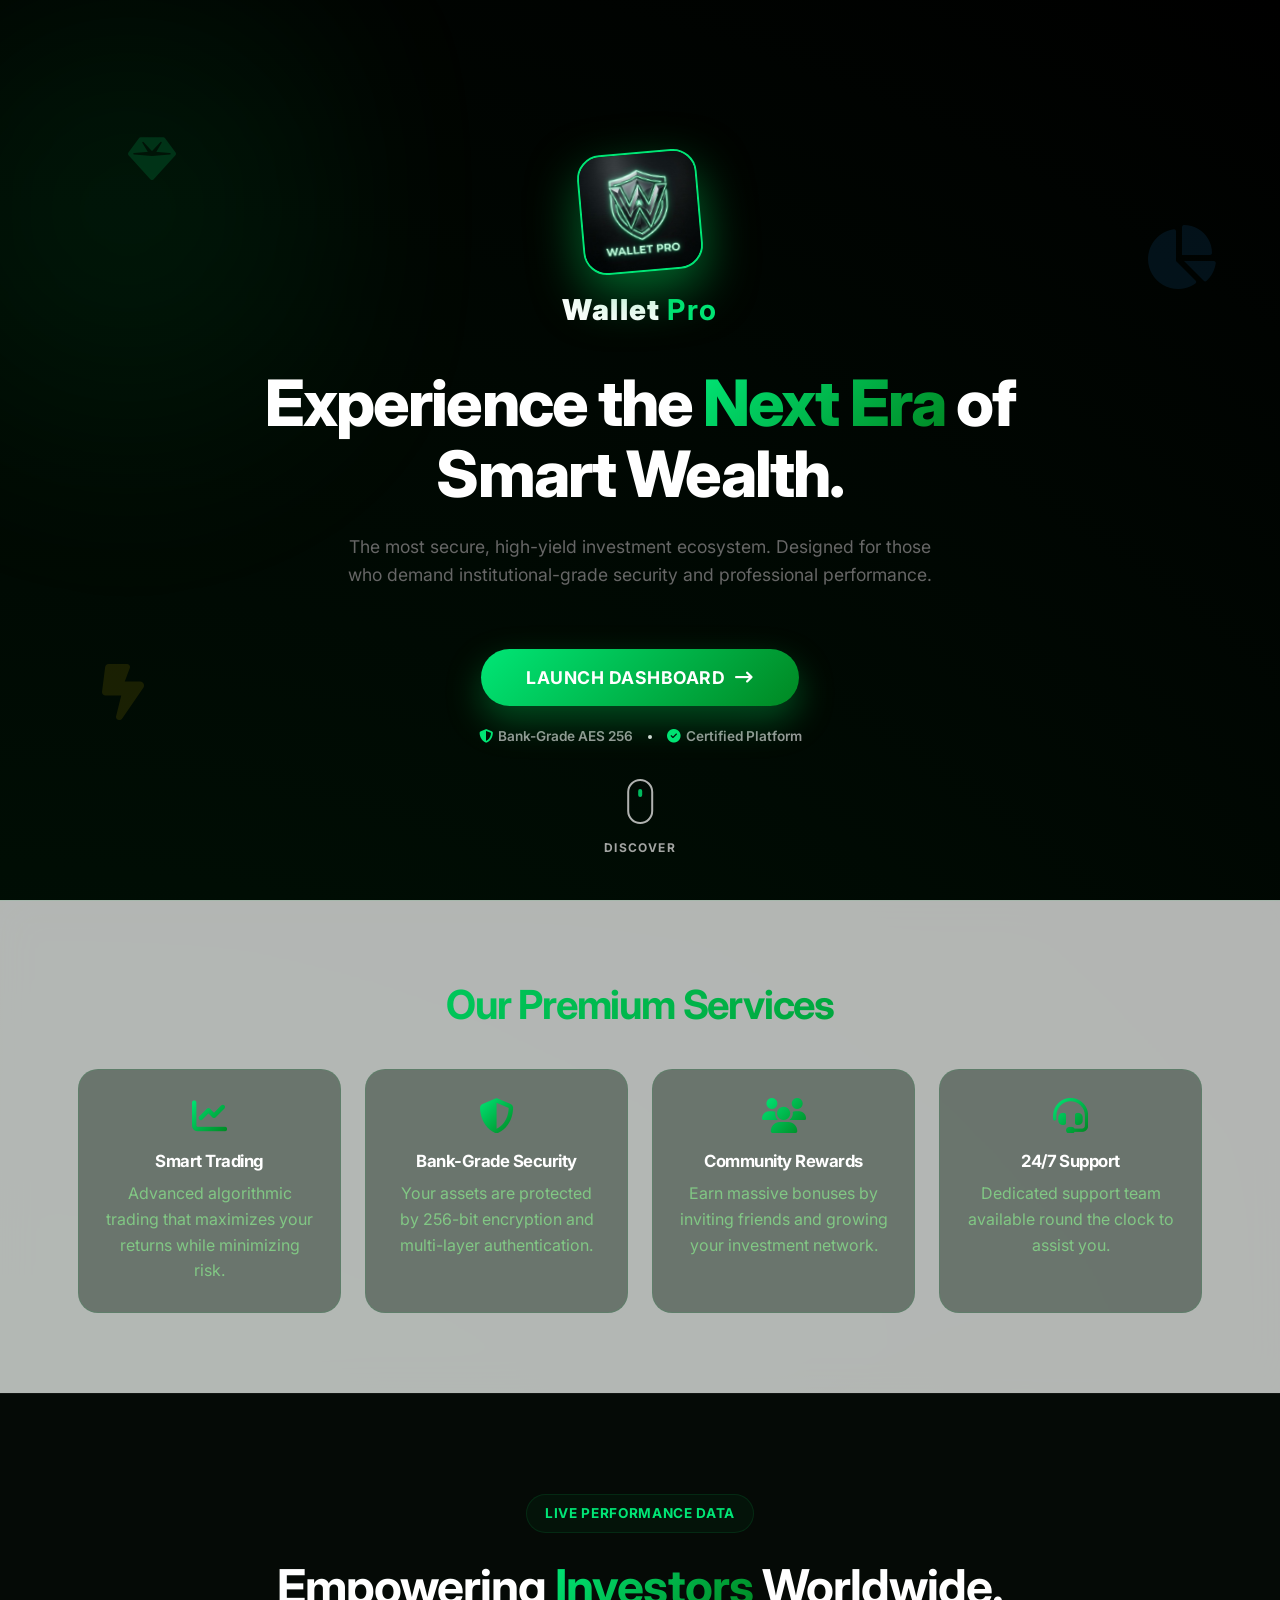
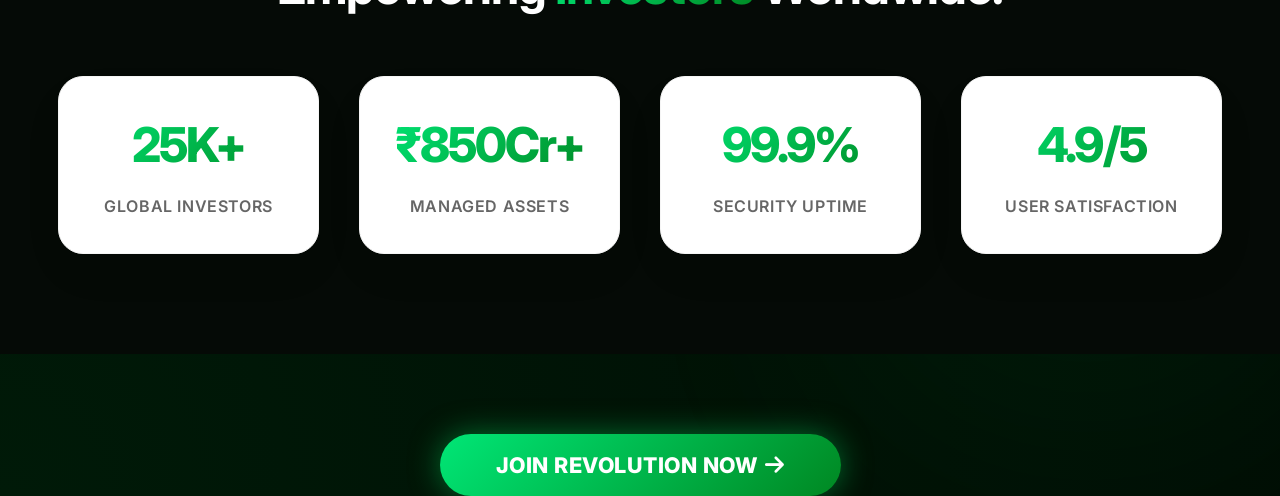
==== commit 486650f3: "Update: Redesigned landing page, enhanced stock items, and configured APK download link" ====
--- a/index.html
+++ b/index.html
@@ -29,9 +29,9 @@
                 <!-- Premium Logo -->
                 <div class="hero-logo logo-attractive" style="margin-bottom: 35px; display: flex; flex-direction: column; align-items: center; justify-content: center; gap: 15px; color: white;">
                     <div style="width: 120px; height: 120px; background: rgba(0,200,83,0.1); border-radius: 24px; display: flex; align-items: center; justify-content: center; box-shadow: 0 20px 50px rgba(0,200,83,0.5); transform: rotate(-5deg); overflow: hidden; border: 2px solid var(--accent-start);">
-                        <img src="wallet_logo.png" style="width: 90%; height: 90%; object-fit: contain; filter: drop-shadow(0 0 10px rgba(0,200,83,0.3));">
-                    </div>
-                    <span style="font-size: 1.5rem; letter-spacing: 0.05em; font-weight: 800; opacity: 0.9;">Wallet <b style="color: var(--accent-start);">Pro</b></span>
+                        <img src="wallet_logo_1024.png" style="width: 100%; height: 100%; object-fit: cover; filter: drop-shadow(0 0 15px rgba(0,200,83,0.4));">
+                    </div>
+                    <span style="font-size: 1.8rem; letter-spacing: 0.05em; font-weight: 900; color: white;">Wallet <b style="color: var(--accent-start);">Pro</b></span>
                 </div>
 
                 <!-- Main Hook -->
